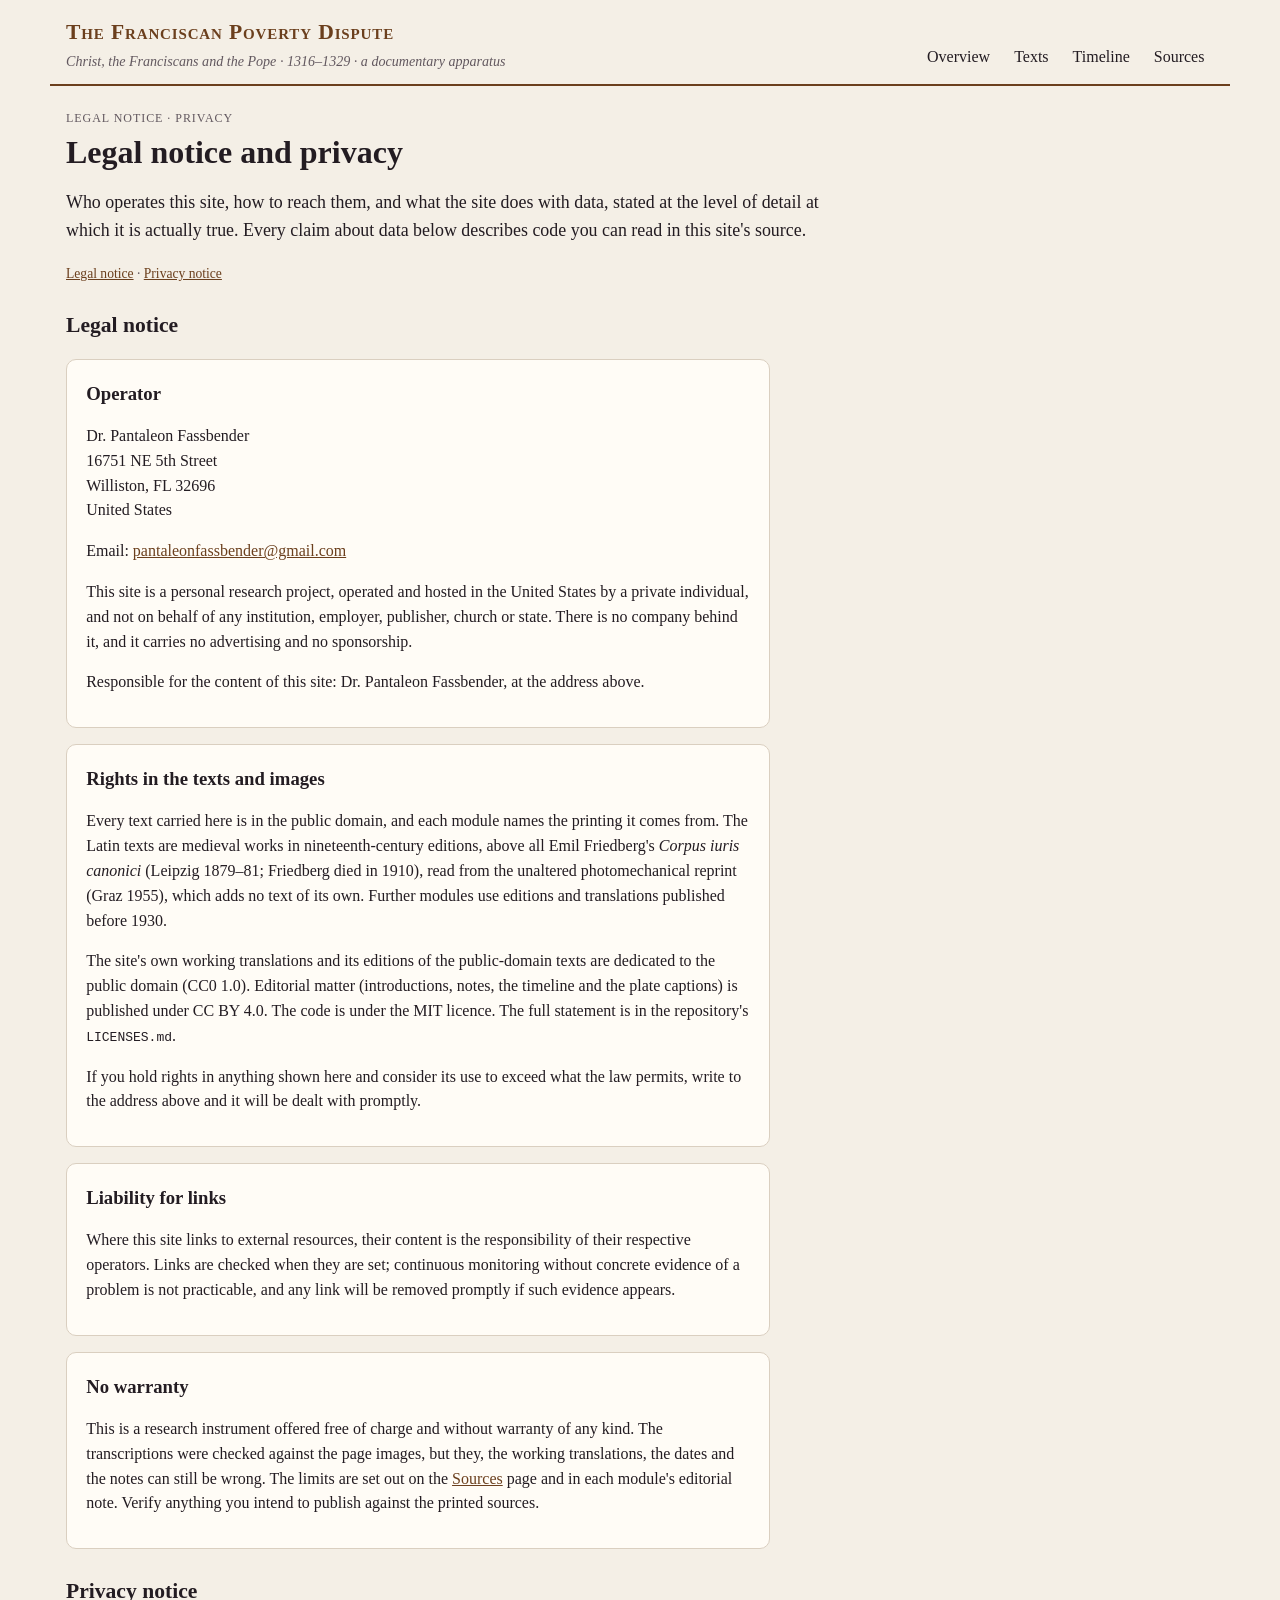
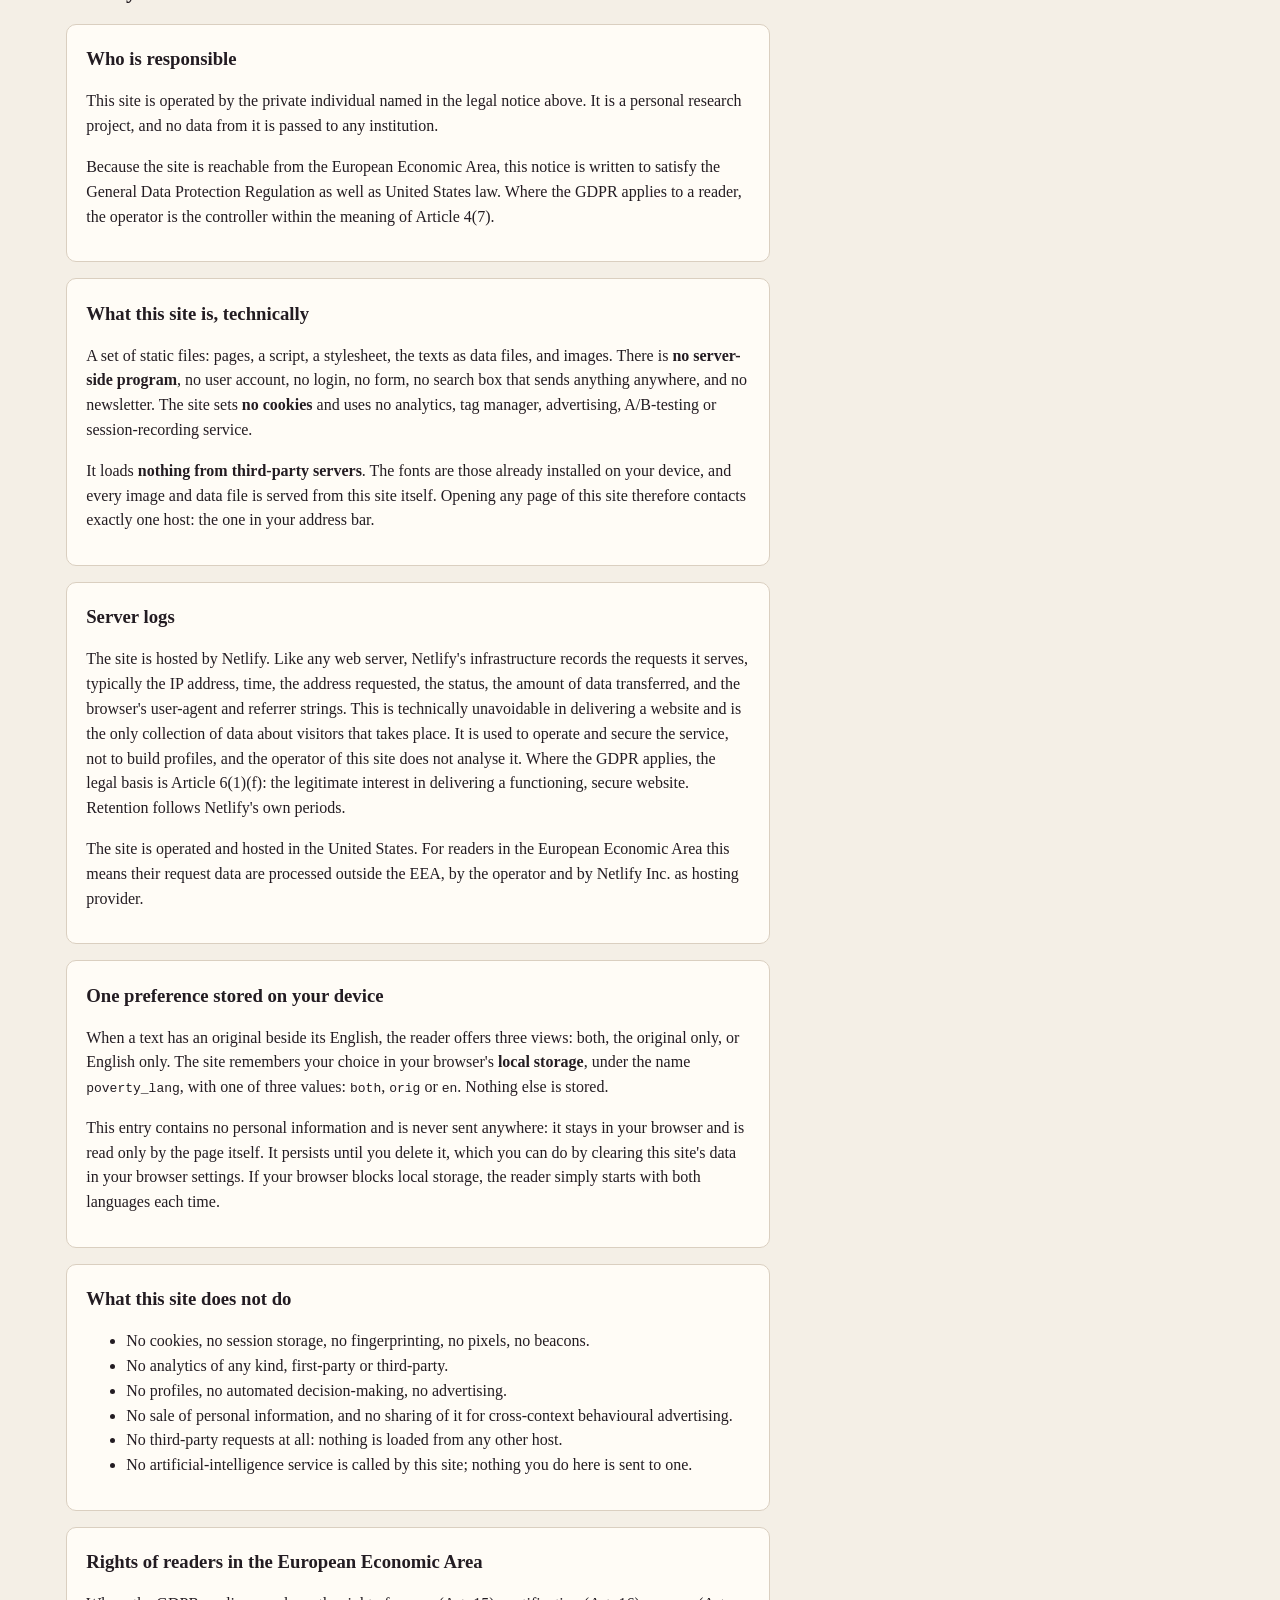
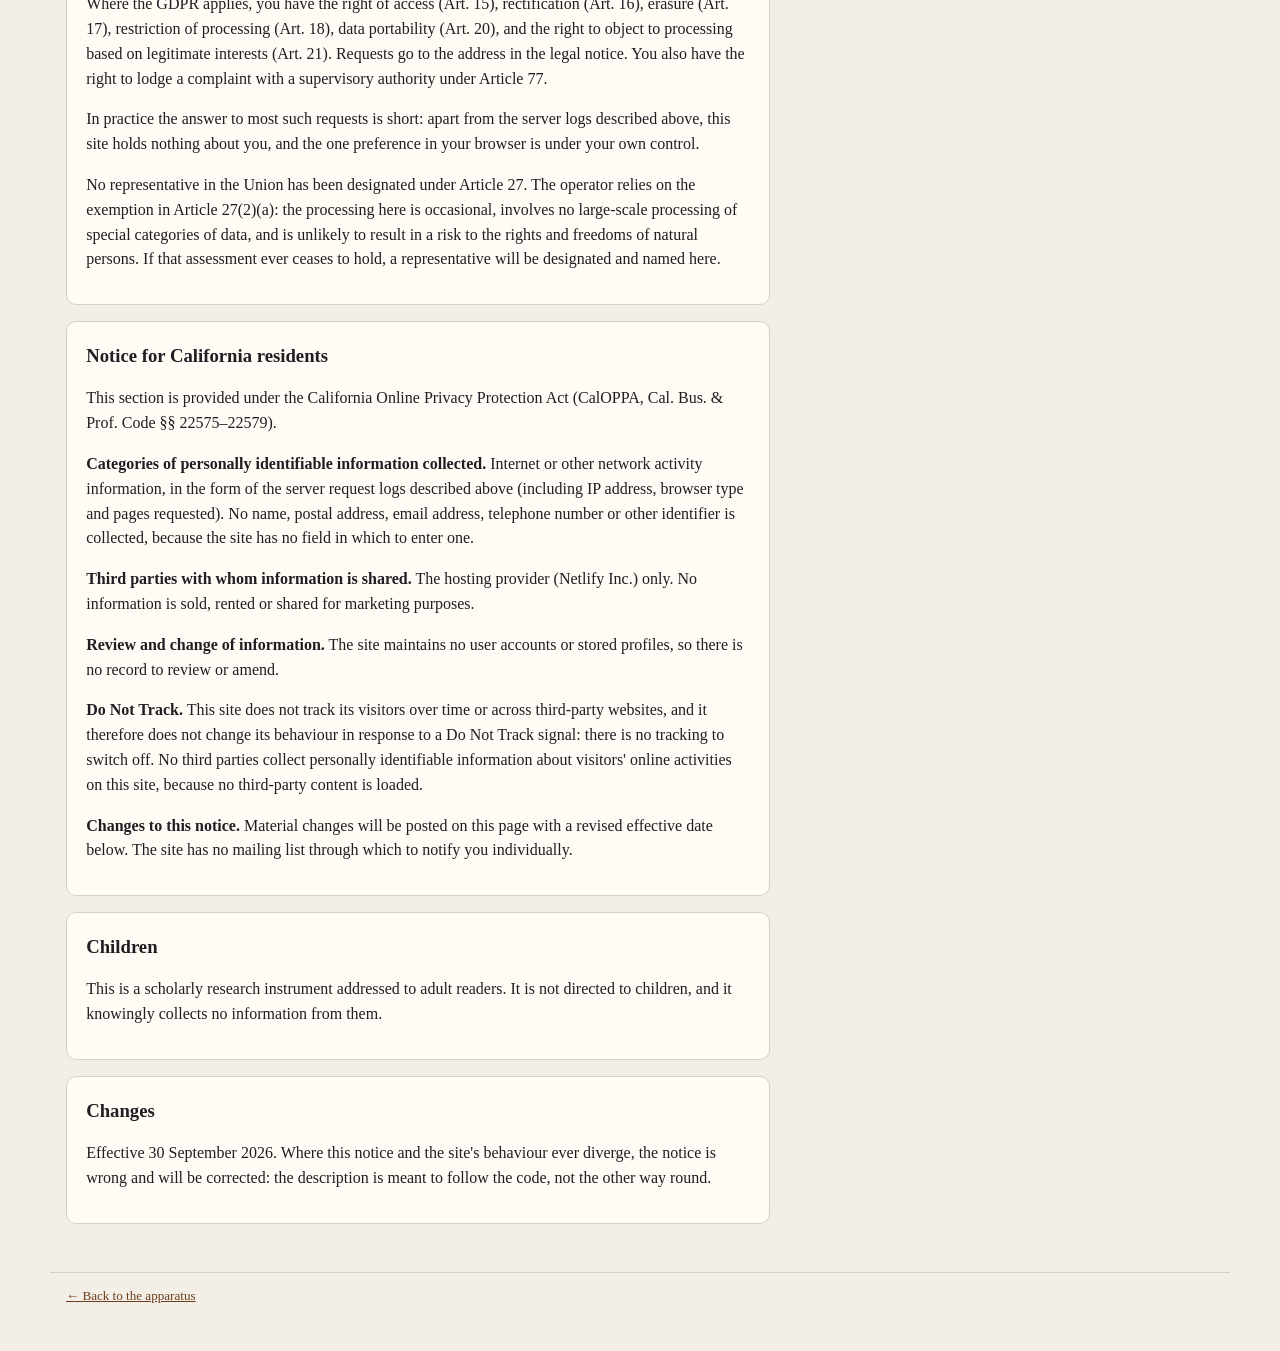
==== legal.html @ 9ccc766d "Stage 1 begins: the decretals of John XXII Site skeleton after the Manzikert apparatus (overview, te" ====
<!doctype html>
<html lang="en">
<head>
<meta charset="utf-8">
<meta name="viewport" content="width=device-width, initial-scale=1">
<title>Legal notice and privacy · The Franciscan Poverty Dispute</title>
<meta name="description" content="Who operates this site, how to reach them, and what the site does with data.">
<link rel="stylesheet" href="style.css">
</head>
<body>
<header class="top">
  <a class="brand" href="index.html#/">
    <strong>The Franciscan Poverty Dispute</strong>
    <em>Christ, the Franciscans and the Pope · 1316–1329 · a documentary apparatus</em>
  </a>
  <nav>
    <a href="index.html#/">Overview</a>
    <a href="index.html#/texts">Texts</a>
    <a href="index.html#/timeline">Timeline</a>
    <a href="index.html#/sources">Sources</a>
  </nav>
</header>
<main>
  <span class="tag">Legal notice · Privacy</span>
  <h1>Legal notice and privacy</h1>
  <p class="lede">Who operates this site, how to reach them, and what the site does with data, stated at the level of detail at which it is actually true. Every claim about data below describes code you can read in this site's source.</p>
  <p class="fine"><a href="#notice">Legal notice</a> · <a href="#privacy">Privacy notice</a></p>

  <h2 id="notice">Legal notice</h2>

  <div class="panel readable"><h3>Operator</h3>
    <p>Dr. Pantaleon Fassbender<br>16751 NE 5th Street<br>Williston, FL 32696<br>United States</p>
    <p>Email: <a href="mailto:pantaleonfassbender@gmail.com">pantaleonfassbender@gmail.com</a></p>
    <p>This site is a personal research project, operated and hosted in the United States by a private individual, and not on behalf of any institution, employer, publisher, church or state. There is no company behind it, and it carries no advertising and no sponsorship.</p>
    <p>Responsible for the content of this site: Dr. Pantaleon Fassbender, at the address above.</p>
  </div>

  <div class="panel readable"><h3>Rights in the texts and images</h3>
    <p>Every text carried here is in the public domain, and each module names the printing it comes from. The Latin texts are medieval works in nineteenth-century editions, above all Emil Friedberg's <i>Corpus iuris canonici</i> (Leipzig 1879–81; Friedberg died in 1910), read from the unaltered photomechanical reprint (Graz 1955), which adds no text of its own. Further modules use editions and translations published before 1930.</p>
    <p>The site's own working translations and its editions of the public-domain texts are dedicated to the public domain (CC0 1.0). Editorial matter (introductions, notes, the timeline and the plate captions) is published under CC BY 4.0. The code is under the MIT licence. The full statement is in the repository's <code>LICENSES.md</code>.</p>
    <p>If you hold rights in anything shown here and consider its use to exceed what the law permits, write to the address above and it will be dealt with promptly.</p>
  </div>

  <div class="panel readable"><h3>Liability for links</h3>
    <p>Where this site links to external resources, their content is the responsibility of their respective operators. Links are checked when they are set; continuous monitoring without concrete evidence of a problem is not practicable, and any link will be removed promptly if such evidence appears.</p>
  </div>

  <div class="panel readable"><h3>No warranty</h3>
    <p>This is a research instrument offered free of charge and without warranty of any kind. The transcriptions were checked against the page images, but they, the working translations, the dates and the notes can still be wrong. The limits are set out on the <a href="index.html#/sources">Sources</a> page and in each module's editorial note. Verify anything you intend to publish against the printed sources.</p>
  </div>

  <h2 id="privacy">Privacy notice</h2>

  <div class="panel readable"><h3>Who is responsible</h3>
    <p>This site is operated by the private individual named in the legal notice above. It is a personal research project, and no data from it is passed to any institution.</p>
    <p>Because the site is reachable from the European Economic Area, this notice is written to satisfy the General Data Protection Regulation as well as United States law. Where the GDPR applies to a reader, the operator is the controller within the meaning of Article 4(7).</p>
  </div>

  <div class="panel readable"><h3>What this site is, technically</h3>
    <p>A set of static files: pages, a script, a stylesheet, the texts as data files, and images. There is <strong>no server-side program</strong>, no user account, no login, no form, no search box that sends anything anywhere, and no newsletter. The site sets <strong>no cookies</strong> and uses no analytics, tag manager, advertising, A/B-testing or session-recording service.</p>
    <p>It loads <strong>nothing from third-party servers</strong>. The fonts are those already installed on your device, and every image and data file is served from this site itself. Opening any page of this site therefore contacts exactly one host: the one in your address bar.</p>
  </div>

  <div class="panel readable"><h3>Server logs</h3>
    <p>The site is hosted by Netlify. Like any web server, Netlify's infrastructure records the requests it serves, typically the IP address, time, the address requested, the status, the amount of data transferred, and the browser's user-agent and referrer strings. This is technically unavoidable in delivering a website and is the only collection of data about visitors that takes place. It is used to operate and secure the service, not to build profiles, and the operator of this site does not analyse it. Where the GDPR applies, the legal basis is Article 6(1)(f): the legitimate interest in delivering a functioning, secure website. Retention follows Netlify's own periods.</p>
    <p>The site is operated and hosted in the United States. For readers in the European Economic Area this means their request data are processed outside the EEA, by the operator and by Netlify Inc. as hosting provider.</p>
  </div>

  <div class="panel readable"><h3>One preference stored on your device</h3>
    <p>When a text has an original beside its English, the reader offers three views: both, the original only, or English only. The site remembers your choice in your browser's <strong>local storage</strong>, under the name <code>poverty_lang</code>, with one of three values: <code>both</code>, <code>orig</code> or <code>en</code>. Nothing else is stored.</p>
    <p>This entry contains no personal information and is never sent anywhere: it stays in your browser and is read only by the page itself. It persists until you delete it, which you can do by clearing this site's data in your browser settings. If your browser blocks local storage, the reader simply starts with both languages each time.</p>
  </div>

  <div class="panel readable"><h3>What this site does not do</h3>
    <ul>
      <li>No cookies, no session storage, no fingerprinting, no pixels, no beacons.</li>
      <li>No analytics of any kind, first-party or third-party.</li>
      <li>No profiles, no automated decision-making, no advertising.</li>
      <li>No sale of personal information, and no sharing of it for cross-context behavioural advertising.</li>
      <li>No third-party requests at all: nothing is loaded from any other host.</li>
      <li>No artificial-intelligence service is called by this site; nothing you do here is sent to one.</li>
    </ul>
  </div>

  <div class="panel readable"><h3>Rights of readers in the European Economic Area</h3>
    <p>Where the GDPR applies, you have the right of access (Art. 15), rectification (Art. 16), erasure (Art. 17), restriction of processing (Art. 18), data portability (Art. 20), and the right to object to processing based on legitimate interests (Art. 21). Requests go to the address in the legal notice. You also have the right to lodge a complaint with a supervisory authority under Article 77.</p>
    <p>In practice the answer to most such requests is short: apart from the server logs described above, this site holds nothing about you, and the one preference in your browser is under your own control.</p>
    <p>No representative in the Union has been designated under Article 27. The operator relies on the exemption in Article 27(2)(a): the processing here is occasional, involves no large-scale processing of special categories of data, and is unlikely to result in a risk to the rights and freedoms of natural persons. If that assessment ever ceases to hold, a representative will be designated and named here.</p>
  </div>

  <div class="panel readable"><h3>Notice for California residents</h3>
    <p>This section is provided under the California Online Privacy Protection Act (CalOPPA, Cal. Bus. &amp; Prof. Code §§ 22575–22579).</p>
    <p><strong>Categories of personally identifiable information collected.</strong> Internet or other network activity information, in the form of the server request logs described above (including IP address, browser type and pages requested). No name, postal address, email address, telephone number or other identifier is collected, because the site has no field in which to enter one.</p>
    <p><strong>Third parties with whom information is shared.</strong> The hosting provider (Netlify Inc.) only. No information is sold, rented or shared for marketing purposes.</p>
    <p><strong>Review and change of information.</strong> The site maintains no user accounts or stored profiles, so there is no record to review or amend.</p>
    <p><strong>Do Not Track.</strong> This site does not track its visitors over time or across third-party websites, and it therefore does not change its behaviour in response to a Do Not Track signal: there is no tracking to switch off. No third parties collect personally identifiable information about visitors' online activities on this site, because no third-party content is loaded.</p>
    <p><strong>Changes to this notice.</strong> Material changes will be posted on this page with a revised effective date below. The site has no mailing list through which to notify you individually.</p>
  </div>

  <div class="panel readable"><h3>Children</h3>
    <p>This is a scholarly research instrument addressed to adult readers. It is not directed to children, and it knowingly collects no information from them.</p>
  </div>

  <div class="panel readable"><h3>Changes</h3>
    <p>Effective 30 September 2026. Where this notice and the site's behaviour ever diverge, the notice is wrong and will be corrected: the description is meant to follow the code, not the other way round.</p>
  </div>
</main>
<footer>
  <p><a href="index.html#/">← Back to the apparatus</a></p>
</footer>
</body>
</html>
---- style.css ----
:root{
  --paper:#f4efe6; --panel:#fffcf6; --ink:#231c22; --ink2:#62585f; --line:#dacfc0;
  --red:#6b3f1d; --gold:#8a6d2f; --sea:#2f5d62;
  --papacy:#8c1c2b; --order:#6b3f1d; --spirituals:#5a6b3a; --empire:#2f4f7a; --reception:#7a7064;
  --serif:"Iowan Old Style","Palatino Linotype",Palatino,"Book Antiqua",Georgia,serif;
}
*{box-sizing:border-box}
body{margin:0; background:var(--paper); color:var(--ink); font-family:var(--serif); line-height:1.55}
a{color:var(--red)}
.top{display:flex; justify-content:space-between; align-items:flex-end; flex-wrap:wrap; gap:.6rem 1.5rem;
  max-width:1180px; margin:0 auto; padding:1rem 16px .6rem; border-bottom:2px solid var(--red)}
.brand{text-decoration:none; color:inherit}
.brand strong{display:block; font-size:1.35rem; color:var(--red); font-variant:small-caps; letter-spacing:.04em}
.brand em{font-size:.88rem; color:var(--ink2)}
.top nav{display:flex; gap:.3rem; flex-wrap:wrap}
.top nav a{text-decoration:none; color:var(--ink); padding:.25rem .6rem; border-radius:5px}
.top nav a.on{background:var(--red); color:#fff}
main{max-width:1180px; margin:0 auto; padding:1.2rem 16px 2rem}
footer{max-width:1180px; margin:0 auto; padding:0 16px 2rem; font-size:.82rem; color:var(--ink2); border-top:1px solid var(--line)}
h1{font-size:2rem; margin:.2rem 0 .6rem; line-height:1.2}
h2{font-size:1.35rem; margin:1.6rem 0 .5rem}
h3{margin:.2rem 0 .3rem}
.lede{font-size:1.12rem; max-width:48rem}
.fine{font-size:.85rem; color:var(--ink2)}
.tag{font-size:.75rem; letter-spacing:.08em; text-transform:uppercase; color:var(--ink2)}
.panel{background:var(--panel); border:1px solid var(--line); border-radius:10px; padding:1rem 1.2rem; margin:1rem 0}
.readable{max-width:44rem}
.grid{display:grid; gap:1rem}
.g2{grid-template-columns:repeat(auto-fill,minmax(300px,1fr))}
.g4{grid-template-columns:repeat(auto-fill,minmax(210px,1fr))}
.card{background:var(--panel); border:1px solid var(--line); border-radius:10px; padding:.9rem 1rem; text-decoration:none; color:inherit; display:block}
a.card:hover{border-color:var(--red)}
.card.planned{opacity:.72; border-style:dashed}
.side{display:inline-block; font-size:.72rem; padding:0 .45rem; border-radius:99px; color:#fff; letter-spacing:.03em}
.side.papacy{background:var(--papacy)} .side.order{background:var(--order)} .side.spirituals{background:var(--spirituals)}
.side.empire{background:var(--empire)} .side.reception{background:var(--reception)}
.hero{display:grid; grid-template-columns:minmax(0,1.5fr) minmax(0,1fr); gap:1.5rem; align-items:start}
.hero.one{grid-template-columns:1fr}
.hero img{width:100%; border-radius:8px; border:1px solid var(--line)}
figure{margin:0}
figcaption{font-size:.85rem; color:var(--ink2); margin-top:.4rem}
.quote{border-left:3px solid var(--red); padding:.2rem 0 .2rem 1rem; margin:1rem 0; font-style:italic}
/* reader */
.toc{display:flex; flex-wrap:wrap; gap:.4rem; margin:.6rem 0 1rem}
.toc a{border:1px solid var(--line); border-radius:6px; padding:.2rem .6rem; text-decoration:none; color:var(--ink); background:var(--panel); font-size:.9rem}
.toc a.on{border-color:var(--red); background:var(--red); color:#fff}
.langbar{display:flex; gap:.3rem; margin:.4rem 0 1rem}
.langbar button{font:inherit; font-size:.85rem; background:var(--panel); border:1px solid var(--line); border-radius:6px; padding:.2rem .7rem; cursor:pointer}
.langbar button.on{background:var(--ink); color:var(--paper); border-color:var(--ink)}
.unit{display:grid; grid-template-columns:4.6rem minmax(0,1fr); gap:.3rem .8rem; padding:.55rem 0; border-bottom:1px dotted var(--line)}
.unit .num{font-size:.78rem; color:var(--ink2); text-align:right; padding-top:.2rem}
.unit .num a{color:inherit; text-decoration:none}
.unit .pg{display:block; font-size:.7rem; line-height:1.25; margin-top:.3rem; color:var(--ink2); opacity:.85}
.unit.hl{background:#efdfe6}
.unit .cols{display:grid; grid-template-columns:1fr 1fr; gap:1.2rem}
.unit .cols.one{grid-template-columns:1fr}
.unit .orig{color:var(--ink2)}
.unit .orig[lang=grc]{font-family:"Gentium Plus","Gentium Book Plus","Palatino Linotype","GFS Didot","Times New Roman",serif; color:var(--ink); font-size:1.02em; line-height:1.6}
.unit.label .text{font-variant:small-caps; letter-spacing:.03em; font-weight:600; color:var(--red)}
.unit h4{margin:0 0 .3rem; font-size:.95rem; color:var(--red)}
.unit .text,.unit .orig{white-space:pre-line}
.unit .orig[dir=rtl]{font-family:"Traditional Arabic","Sakkal Majalla","Noto Naskh Arabic","Geeza Pro",serif; font-size:1.3em; line-height:1.9; color:var(--ink)}
.unit .translit{margin-top:.5rem; font-size:.88em; font-style:italic; color:var(--ink2)}
.note{grid-column:2; font-size:.84rem; color:var(--ink2); border-left:2px solid var(--gold); padding-left:.6rem}
.hinweis{font-size:.9rem}
/* timeline */
.tl{position:relative; margin:1rem 0 0 .6rem; padding-left:1.4rem; border-left:2px solid var(--line)}
.st{position:relative; margin:0 0 1.2rem; display:grid; grid-template-columns:minmax(0,1fr) 140px; gap:1rem; align-items:start}
.st::before{content:""; position:absolute; left:-1.95rem; top:.35rem; width:12px; height:12px; border-radius:50%; background:var(--c,var(--ink)); border:2px solid var(--paper)}
.st .d{font-size:.82rem; color:var(--ink2)}
.st img{width:140px; border-radius:6px; border:1px solid var(--line)}
.st p{margin:.2rem 0}
.legend{display:flex; flex-wrap:wrap; gap:.4rem}
/* plates */
.plate img{width:100%; border-radius:6px; border:1px solid var(--line); background:#fff}
.lightbox{position:fixed; inset:0; background:rgba(20,16,12,.85); display:flex; align-items:center; justify-content:center; padding:16px; z-index:10}
.lightbox img{max-width:100%; max-height:86vh; border-radius:6px}
.lightbox .cap{color:#f5efe2; max-width:44rem; font-size:.9rem; margin-top:.6rem}
.lightbox figure{text-align:center}
/* compare */
.cmp{display:grid; gap:1rem; margin-top:1rem}
.cmp.n2{grid-template-columns:1fr 1fr}
.cmp.n3{grid-template-columns:repeat(3,minmax(0,1fr))}
.cmp.n4{grid-template-columns:1fr 1fr}
.voice{background:var(--panel); border:1px solid var(--line); border-radius:10px; padding:.8rem 1rem}
.vhead{border-bottom:1px solid var(--line); padding-bottom:.5rem; margin-bottom:.5rem}
.vunit{margin:.7rem 0}
.vunit .text{white-space:pre-line}
@media (max-width:760px){
  .cmp.n2,.cmp.n3,.cmp.n4{grid-template-columns:1fr}
  .hero{grid-template-columns:1fr}
  .unit .cols{grid-template-columns:1fr}
  .st{grid-template-columns:1fr}
  .st img{width:110px}
  h1{font-size:1.6rem}
}
@media (prefers-color-scheme: dark){
  :root:not([data-theme="light"]){--paper:#1c171b; --panel:#262026; --ink:#ece4ea; --ink2:#b3a8b0; --line:#43383f; --red:#d9a77c}
  :root:not([data-theme="light"]) .unit.hl{background:#3a2a35}
  :root:not([data-theme="light"]) .top nav a.on, :root:not([data-theme="light"]) .toc a.on{color:#1c171b}
}
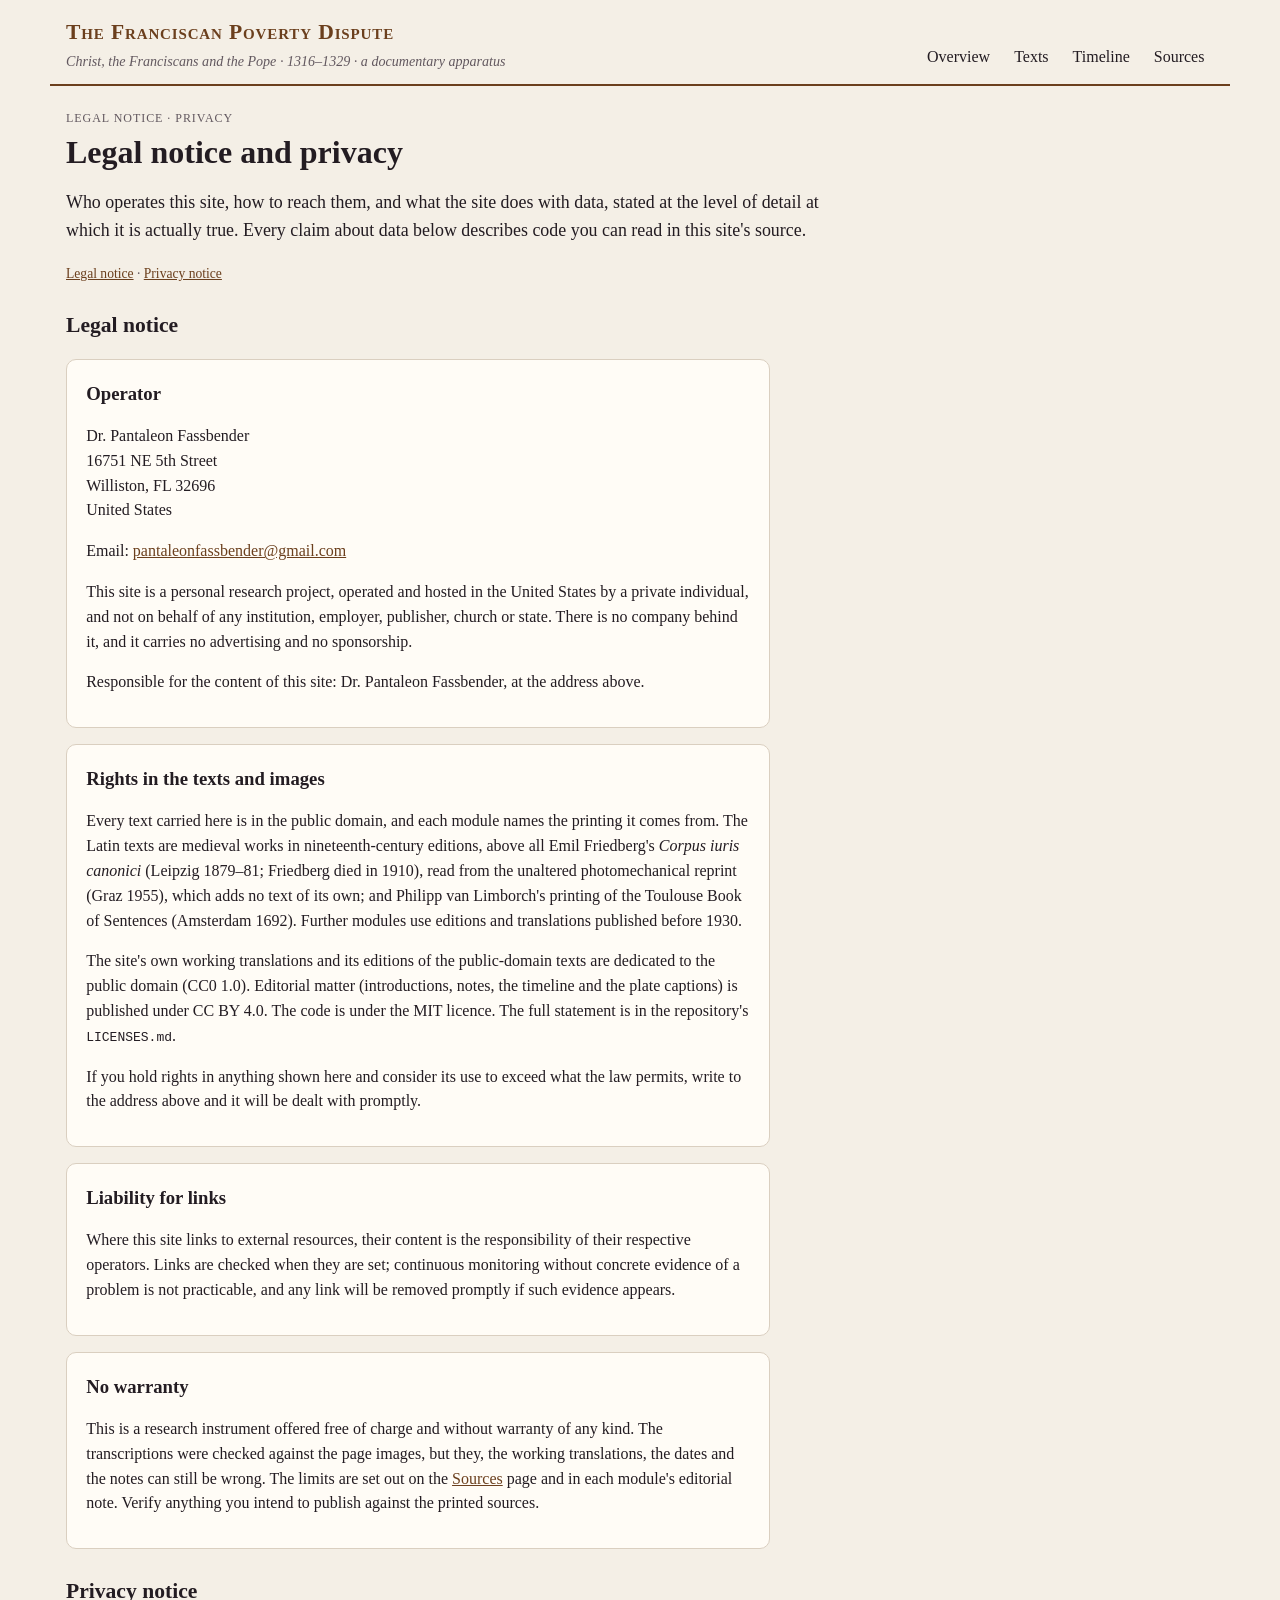
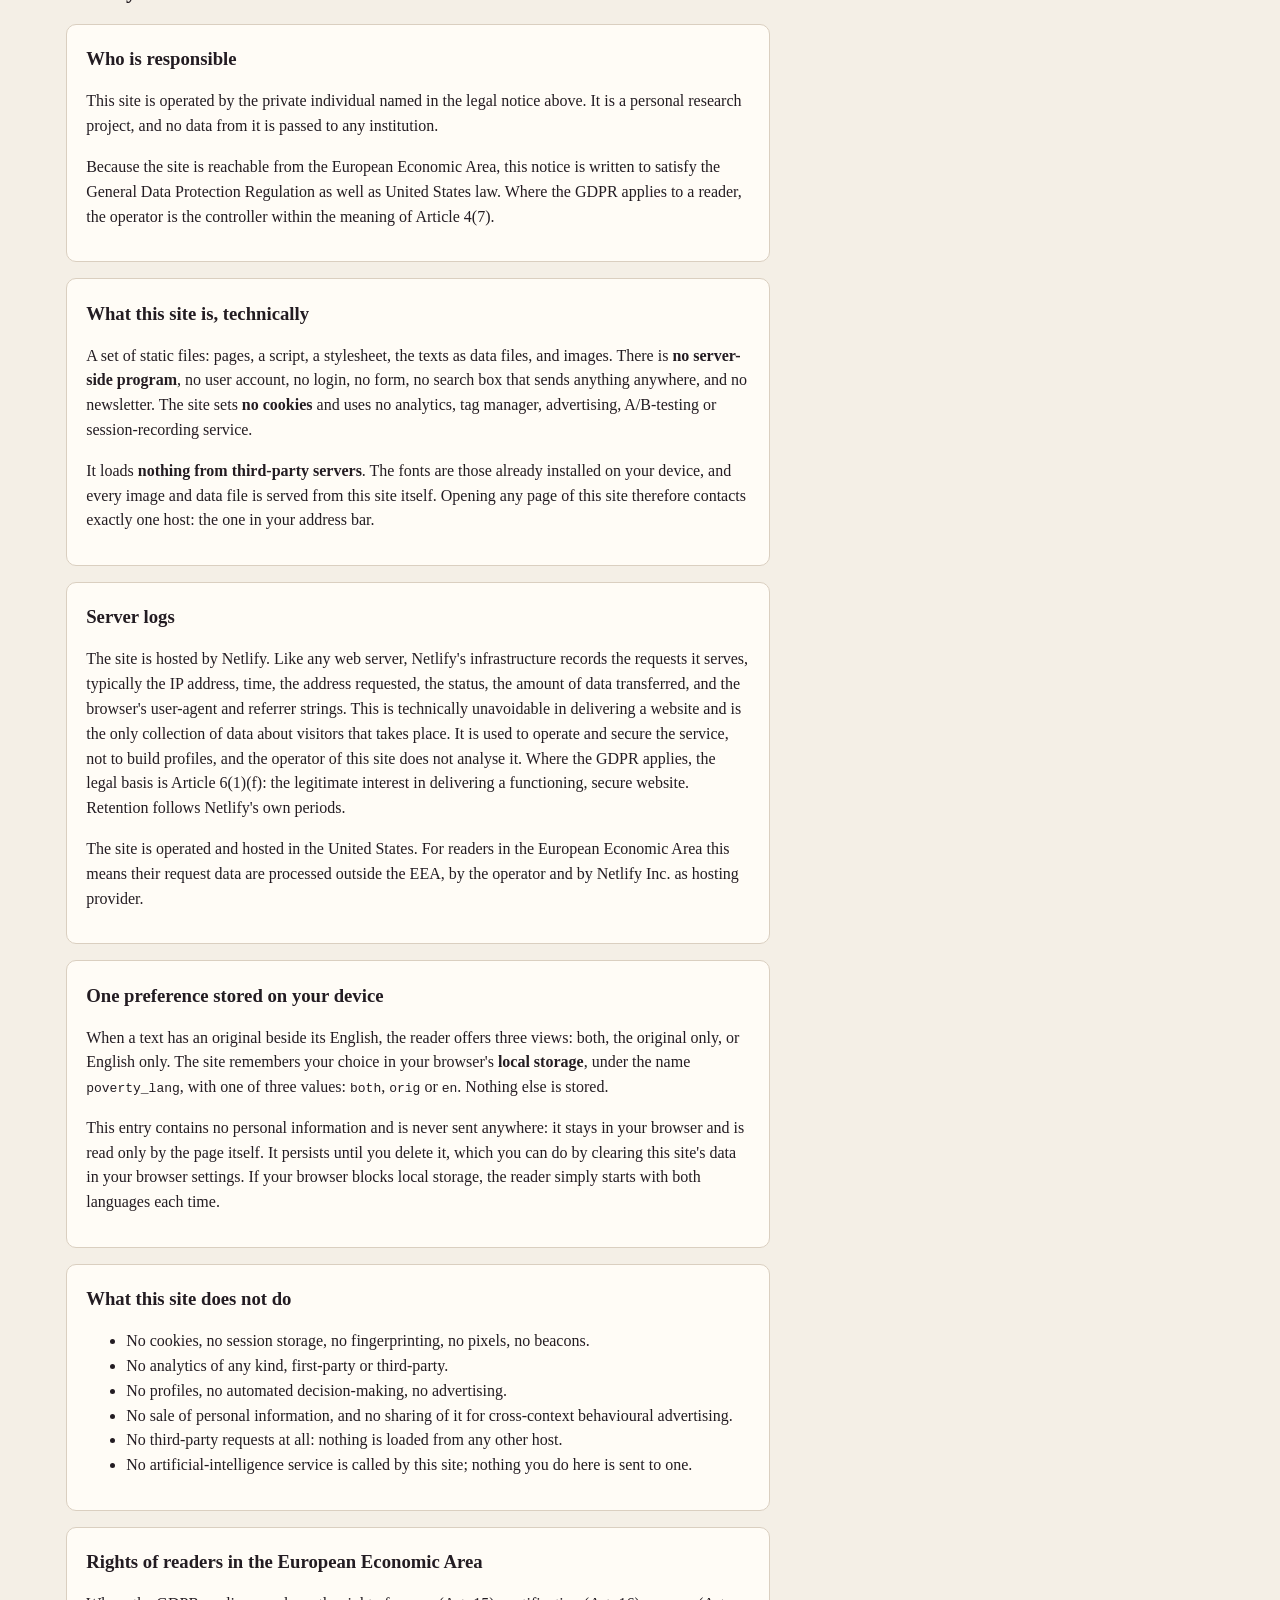
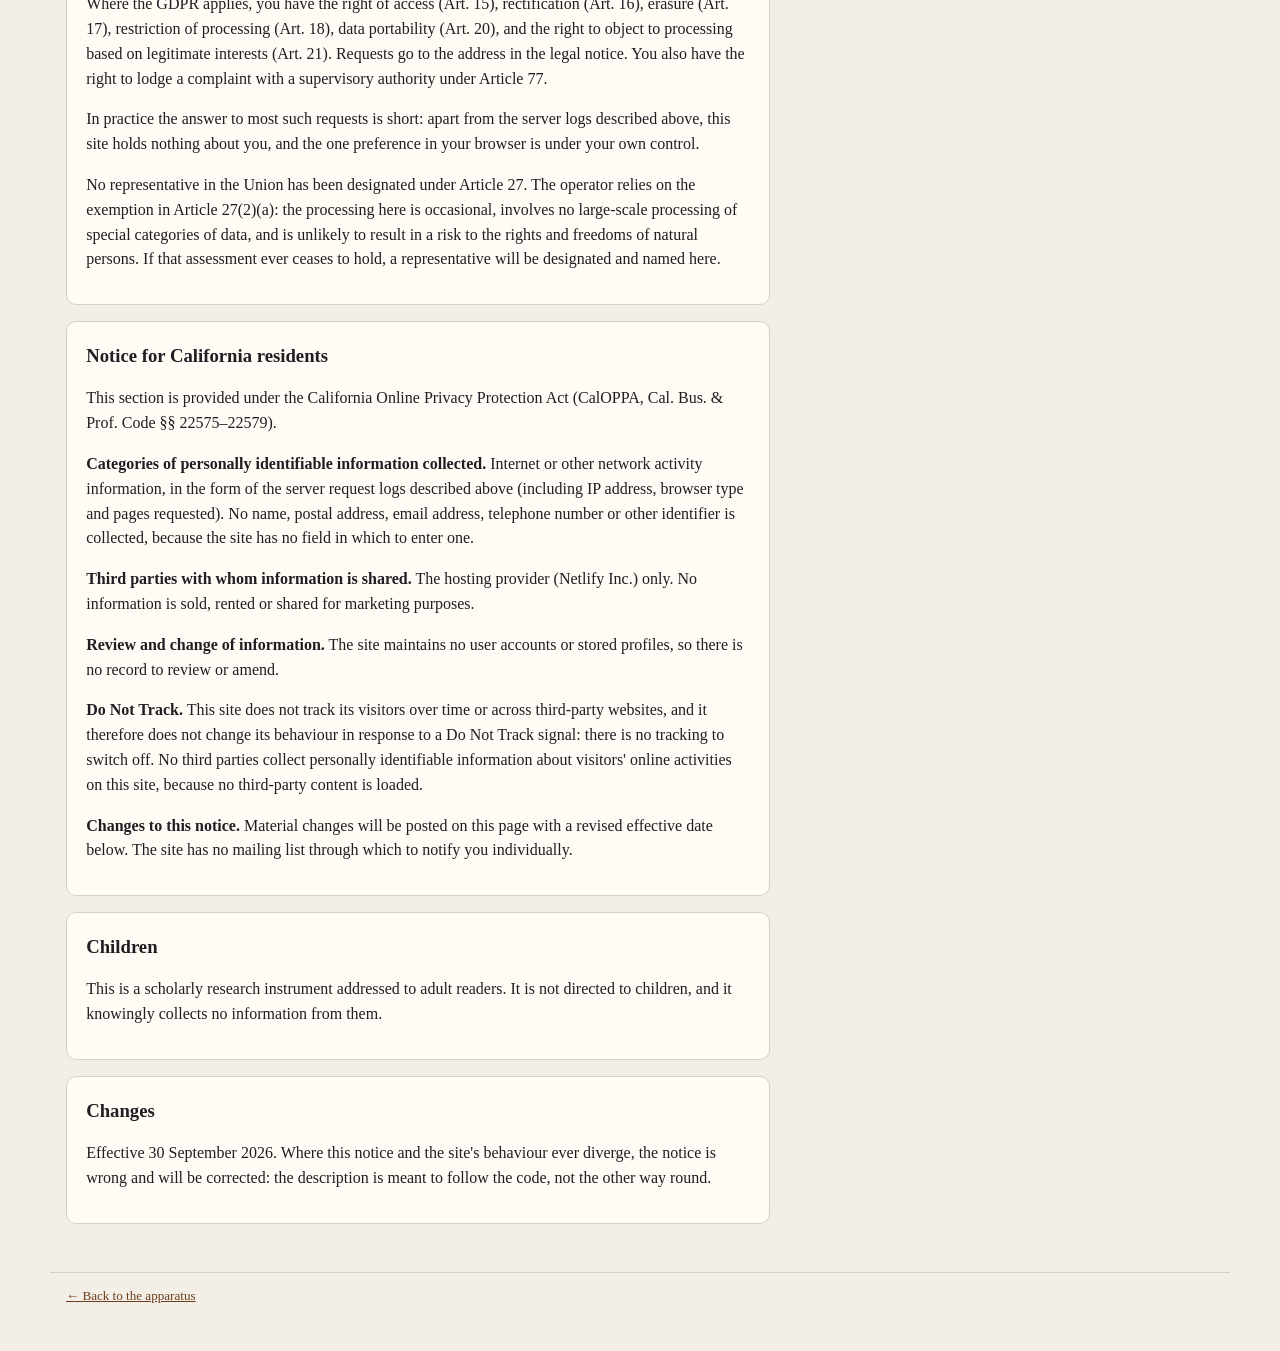
==== commit baa41210: "Module 3: the Book of Sentences, Toulouse, 12 September 1322 Bernard Gui's last Beguin sentences fro" ====
--- a/legal.html
+++ b/legal.html
@@ -36,7 +36,7 @@
   </div>
 
   <div class="panel readable"><h3>Rights in the texts and images</h3>
-    <p>Every text carried here is in the public domain, and each module names the printing it comes from. The Latin texts are medieval works in nineteenth-century editions, above all Emil Friedberg's <i>Corpus iuris canonici</i> (Leipzig 1879–81; Friedberg died in 1910), read from the unaltered photomechanical reprint (Graz 1955), which adds no text of its own. Further modules use editions and translations published before 1930.</p>
+    <p>Every text carried here is in the public domain, and each module names the printing it comes from. The Latin texts are medieval works in nineteenth-century editions, above all Emil Friedberg's <i>Corpus iuris canonici</i> (Leipzig 1879–81; Friedberg died in 1910), read from the unaltered photomechanical reprint (Graz 1955), which adds no text of its own; and Philipp van Limborch's printing of the Toulouse Book of Sentences (Amsterdam 1692). Further modules use editions and translations published before 1930.</p>
     <p>The site's own working translations and its editions of the public-domain texts are dedicated to the public domain (CC0 1.0). Editorial matter (introductions, notes, the timeline and the plate captions) is published under CC BY 4.0. The code is under the MIT licence. The full statement is in the repository's <code>LICENSES.md</code>.</p>
     <p>If you hold rights in anything shown here and consider its use to exceed what the law permits, write to the address above and it will be dealt with promptly.</p>
   </div>
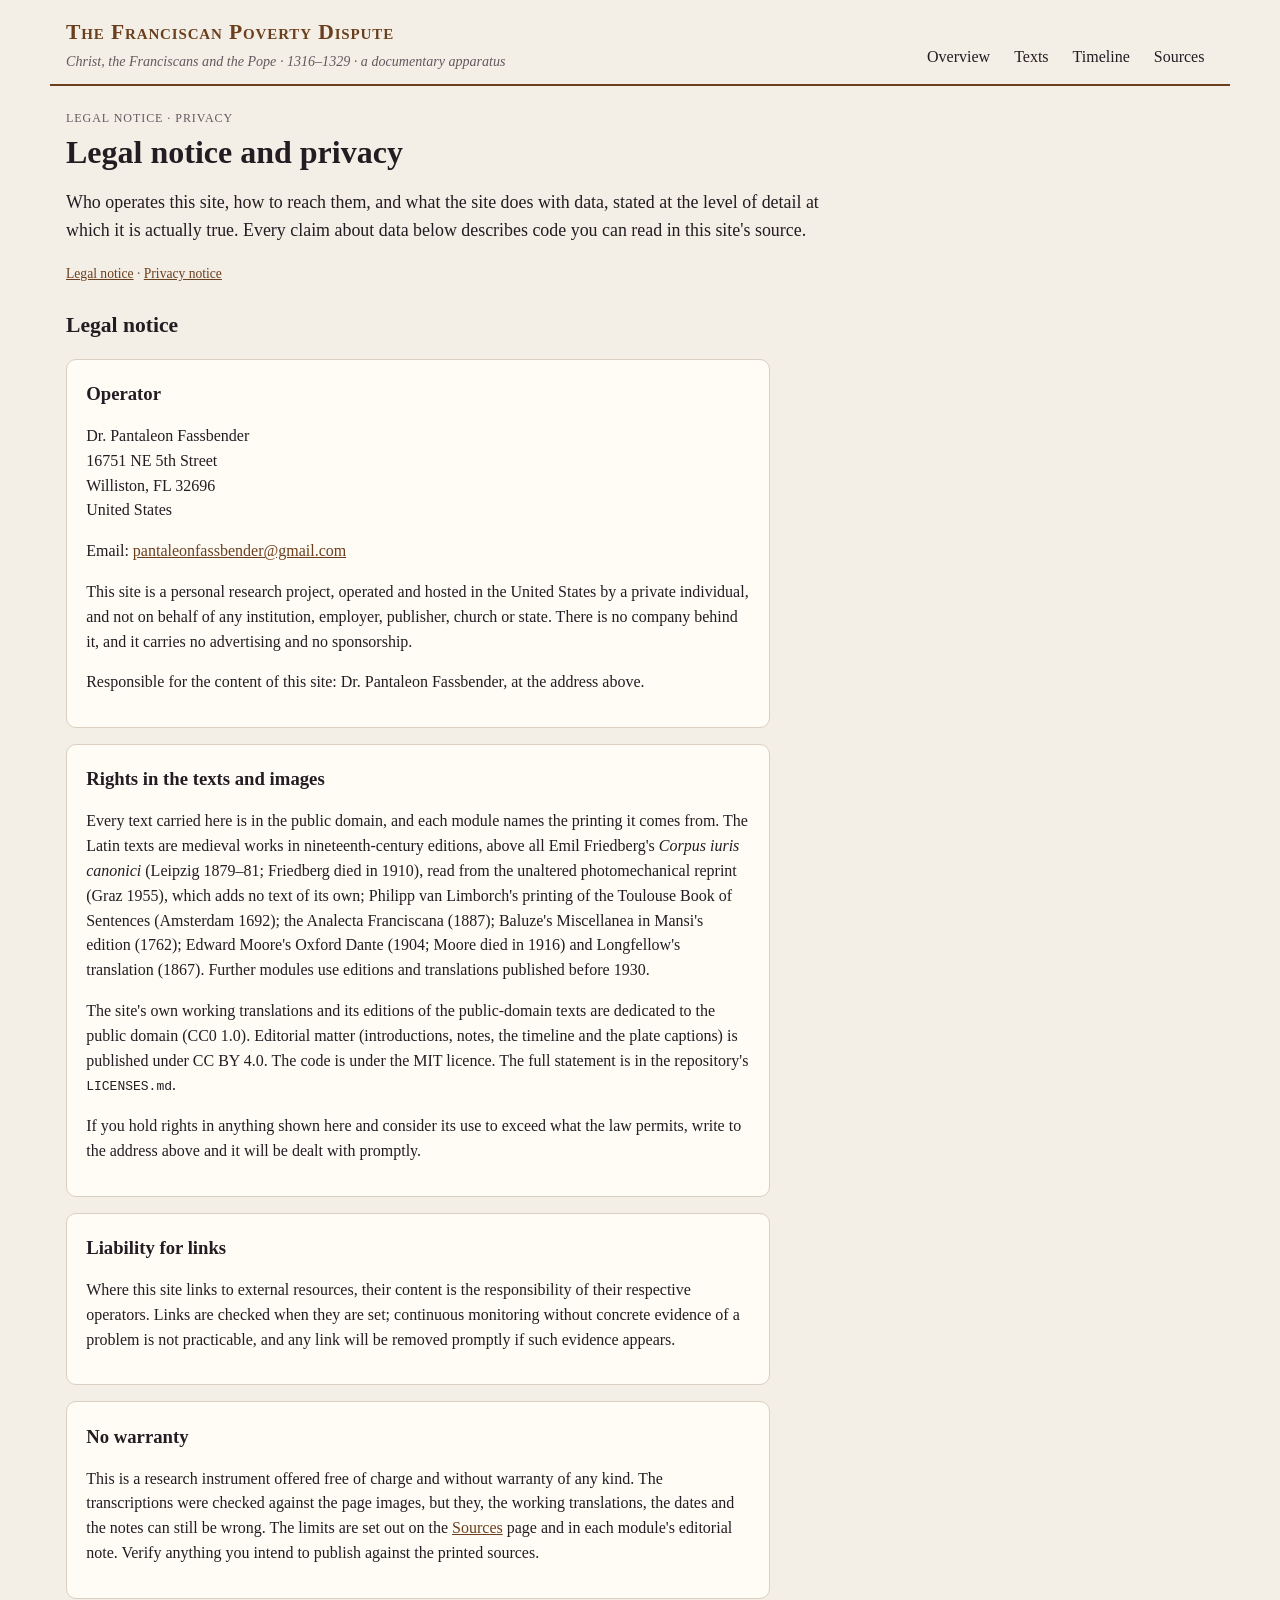
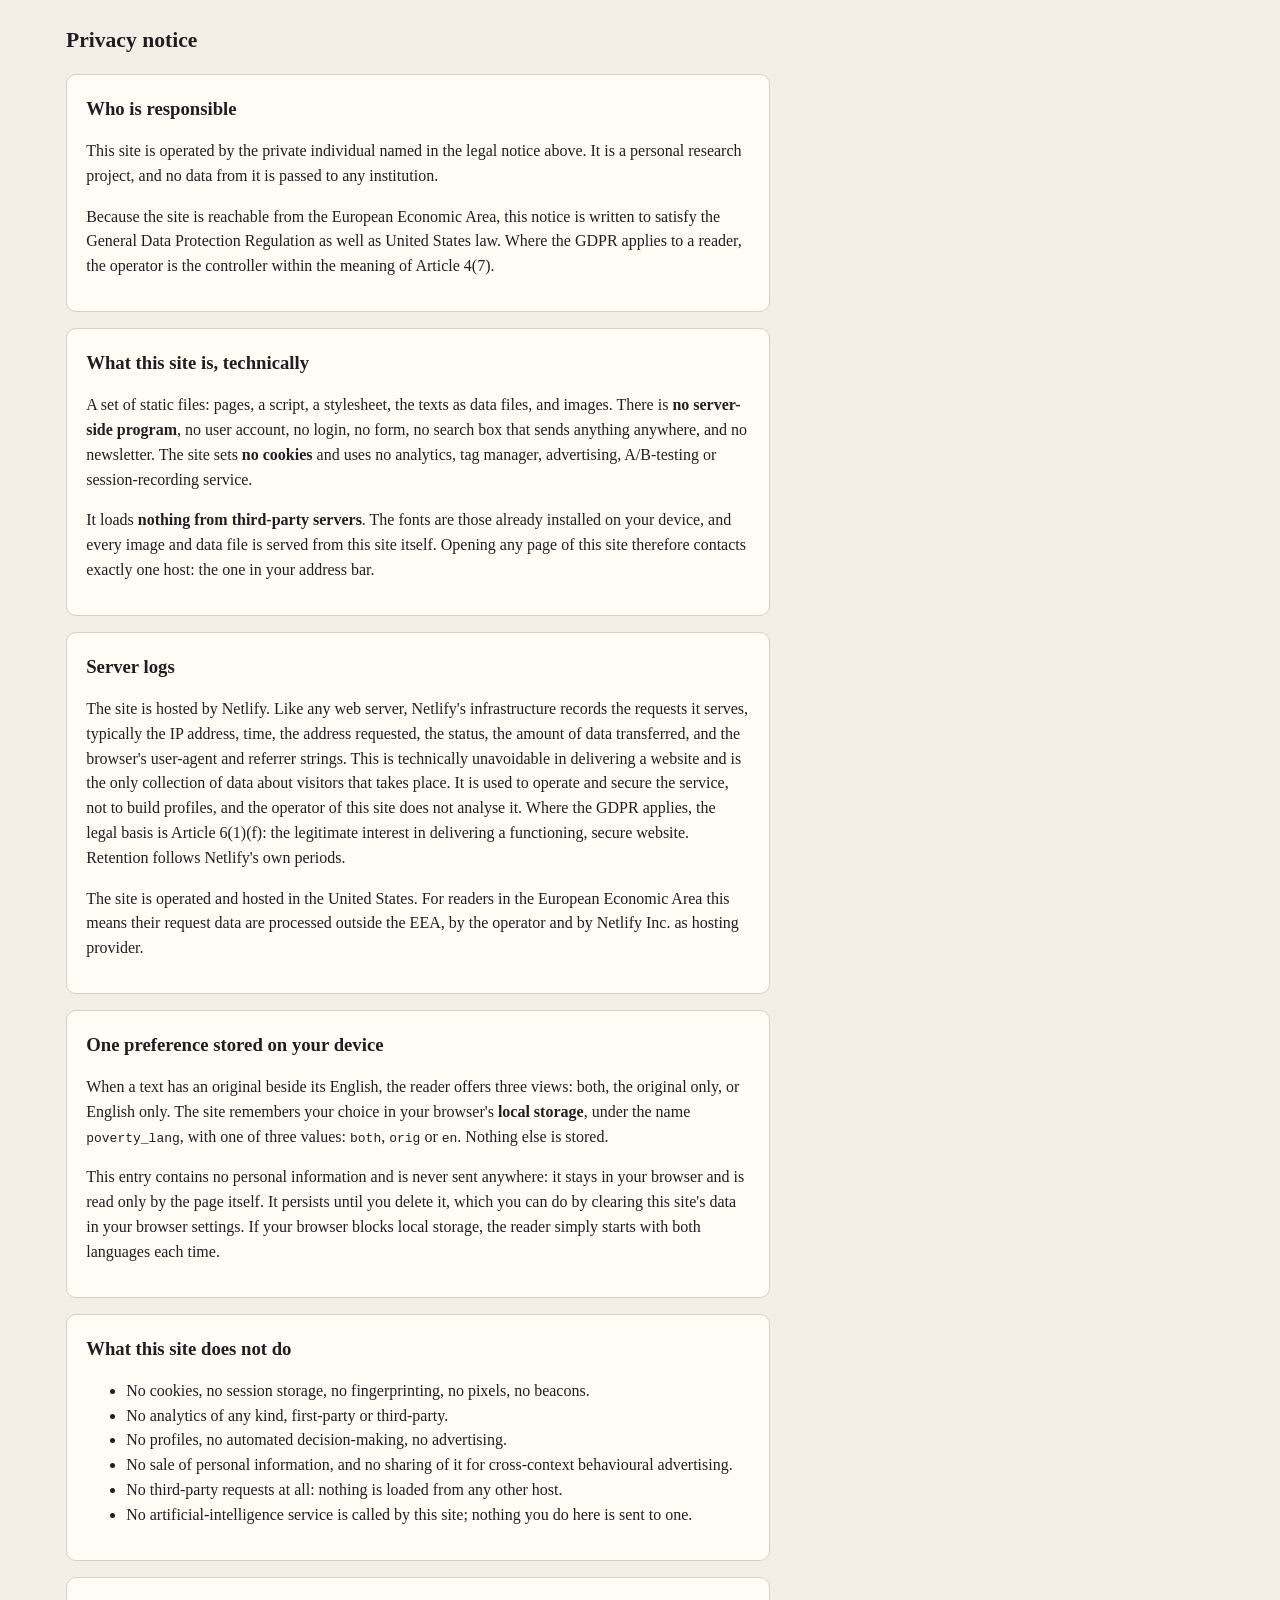
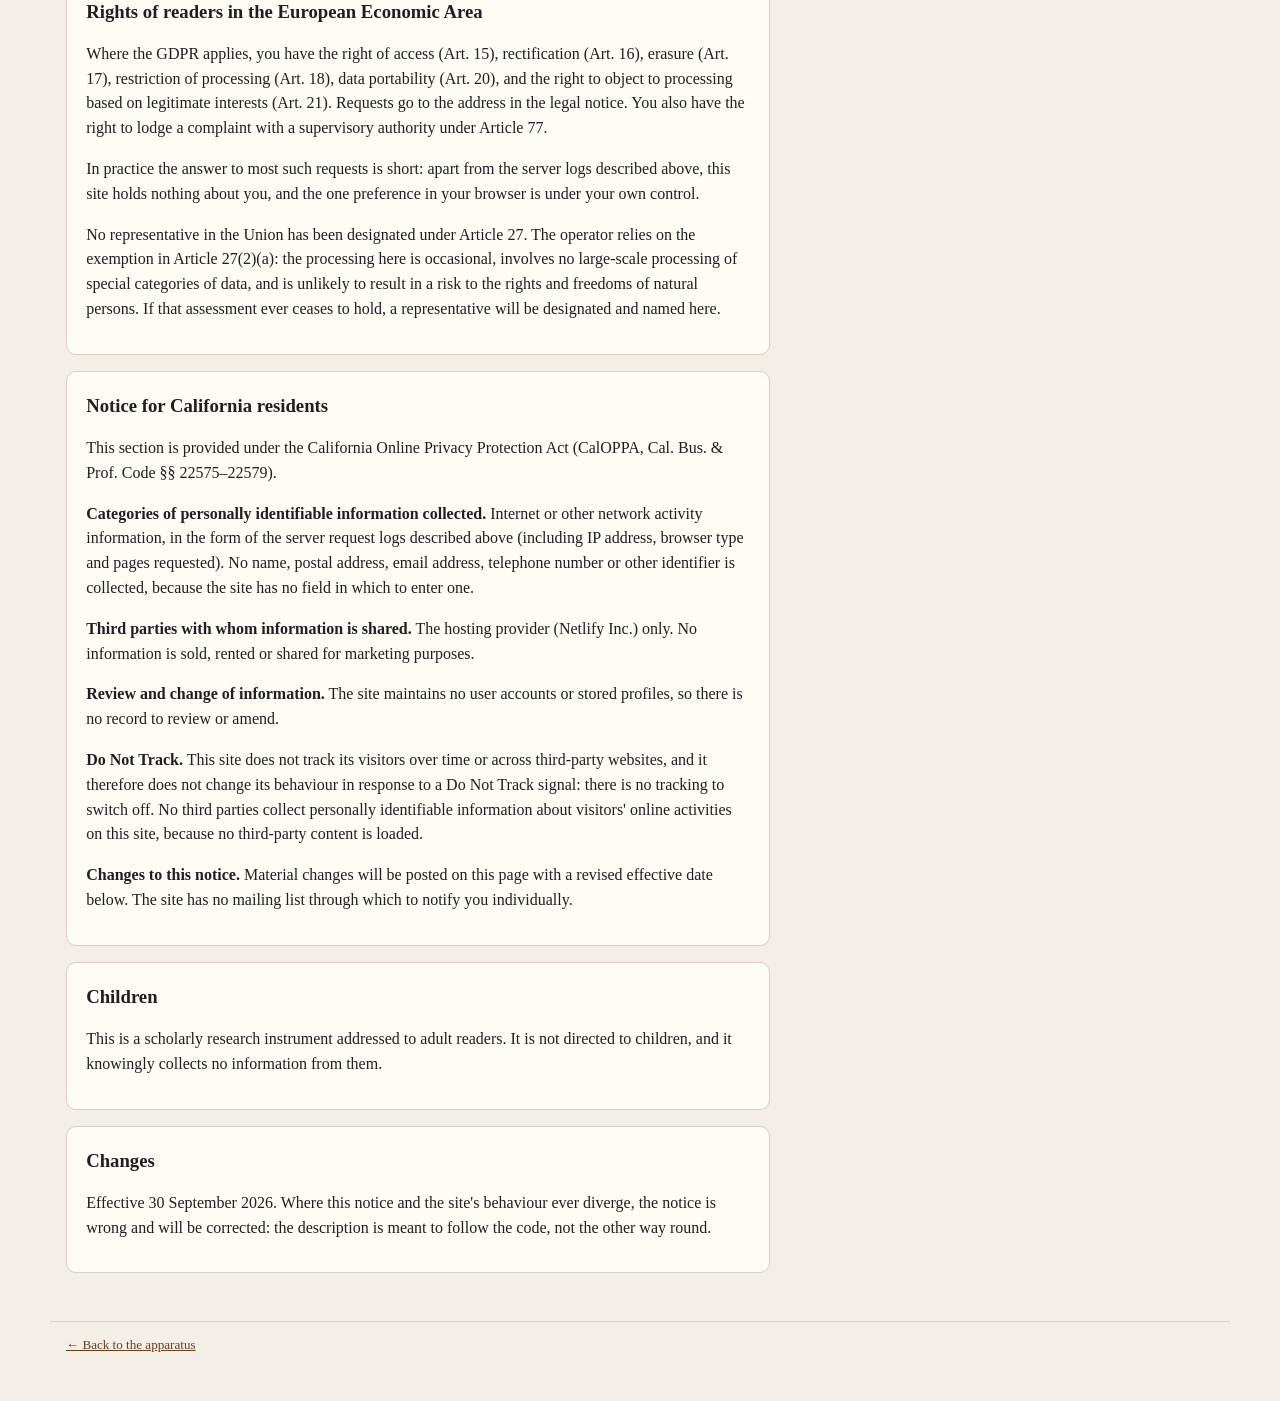
==== commit 01e07381: "Modules 5-6: Michael of Cesena's appeal (Avignon 1328) and Paradiso XI Appeal of 13 April 1328 from " ====
--- a/legal.html
+++ b/legal.html
@@ -36,7 +36,7 @@
   </div>
 
   <div class="panel readable"><h3>Rights in the texts and images</h3>
-    <p>Every text carried here is in the public domain, and each module names the printing it comes from. The Latin texts are medieval works in nineteenth-century editions, above all Emil Friedberg's <i>Corpus iuris canonici</i> (Leipzig 1879–81; Friedberg died in 1910), read from the unaltered photomechanical reprint (Graz 1955), which adds no text of its own; and Philipp van Limborch's printing of the Toulouse Book of Sentences (Amsterdam 1692). Further modules use editions and translations published before 1930.</p>
+    <p>Every text carried here is in the public domain, and each module names the printing it comes from. The Latin texts are medieval works in nineteenth-century editions, above all Emil Friedberg's <i>Corpus iuris canonici</i> (Leipzig 1879–81; Friedberg died in 1910), read from the unaltered photomechanical reprint (Graz 1955), which adds no text of its own; Philipp van Limborch's printing of the Toulouse Book of Sentences (Amsterdam 1692); the Analecta Franciscana (1887); Baluze's Miscellanea in Mansi's edition (1762); Edward Moore's Oxford Dante (1904; Moore died in 1916) and Longfellow's translation (1867). Further modules use editions and translations published before 1930.</p>
     <p>The site's own working translations and its editions of the public-domain texts are dedicated to the public domain (CC0 1.0). Editorial matter (introductions, notes, the timeline and the plate captions) is published under CC BY 4.0. The code is under the MIT licence. The full statement is in the repository's <code>LICENSES.md</code>.</p>
     <p>If you hold rights in anything shown here and consider its use to exceed what the law permits, write to the address above and it will be dealt with promptly.</p>
   </div>
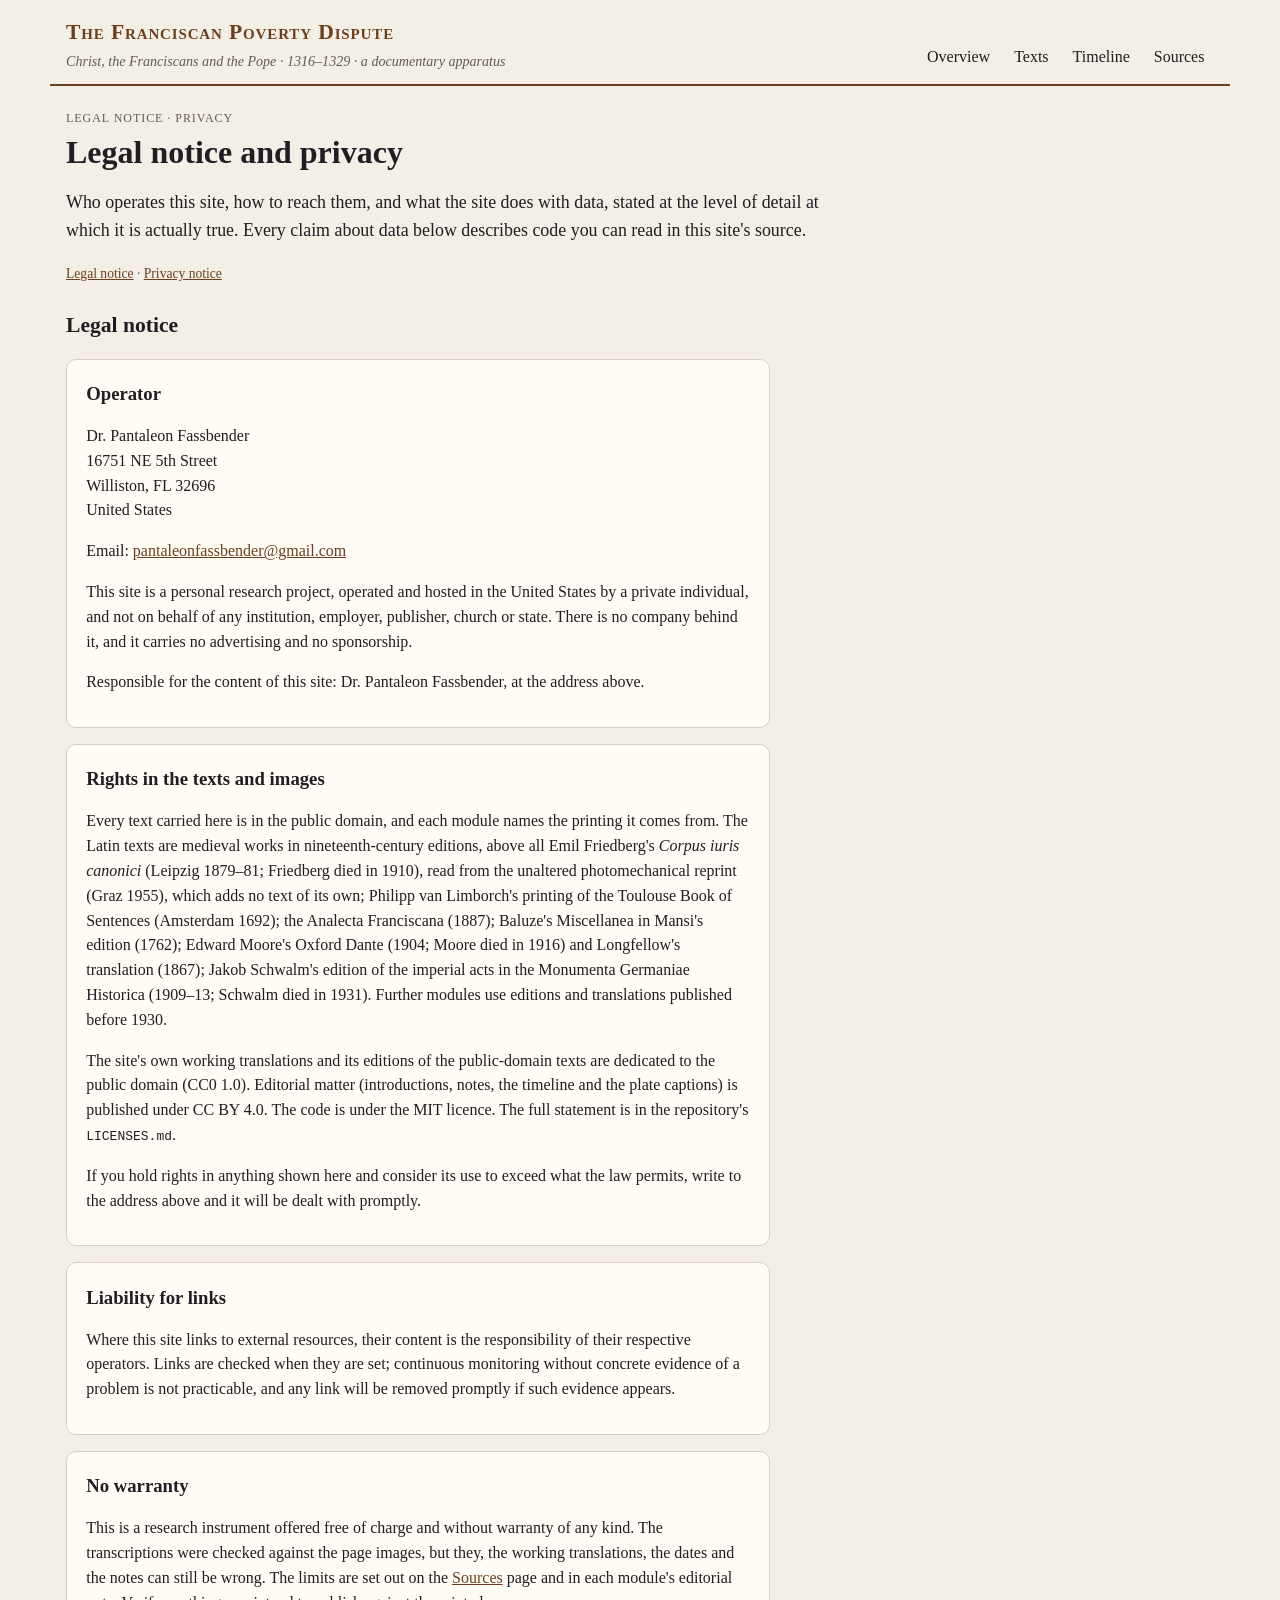
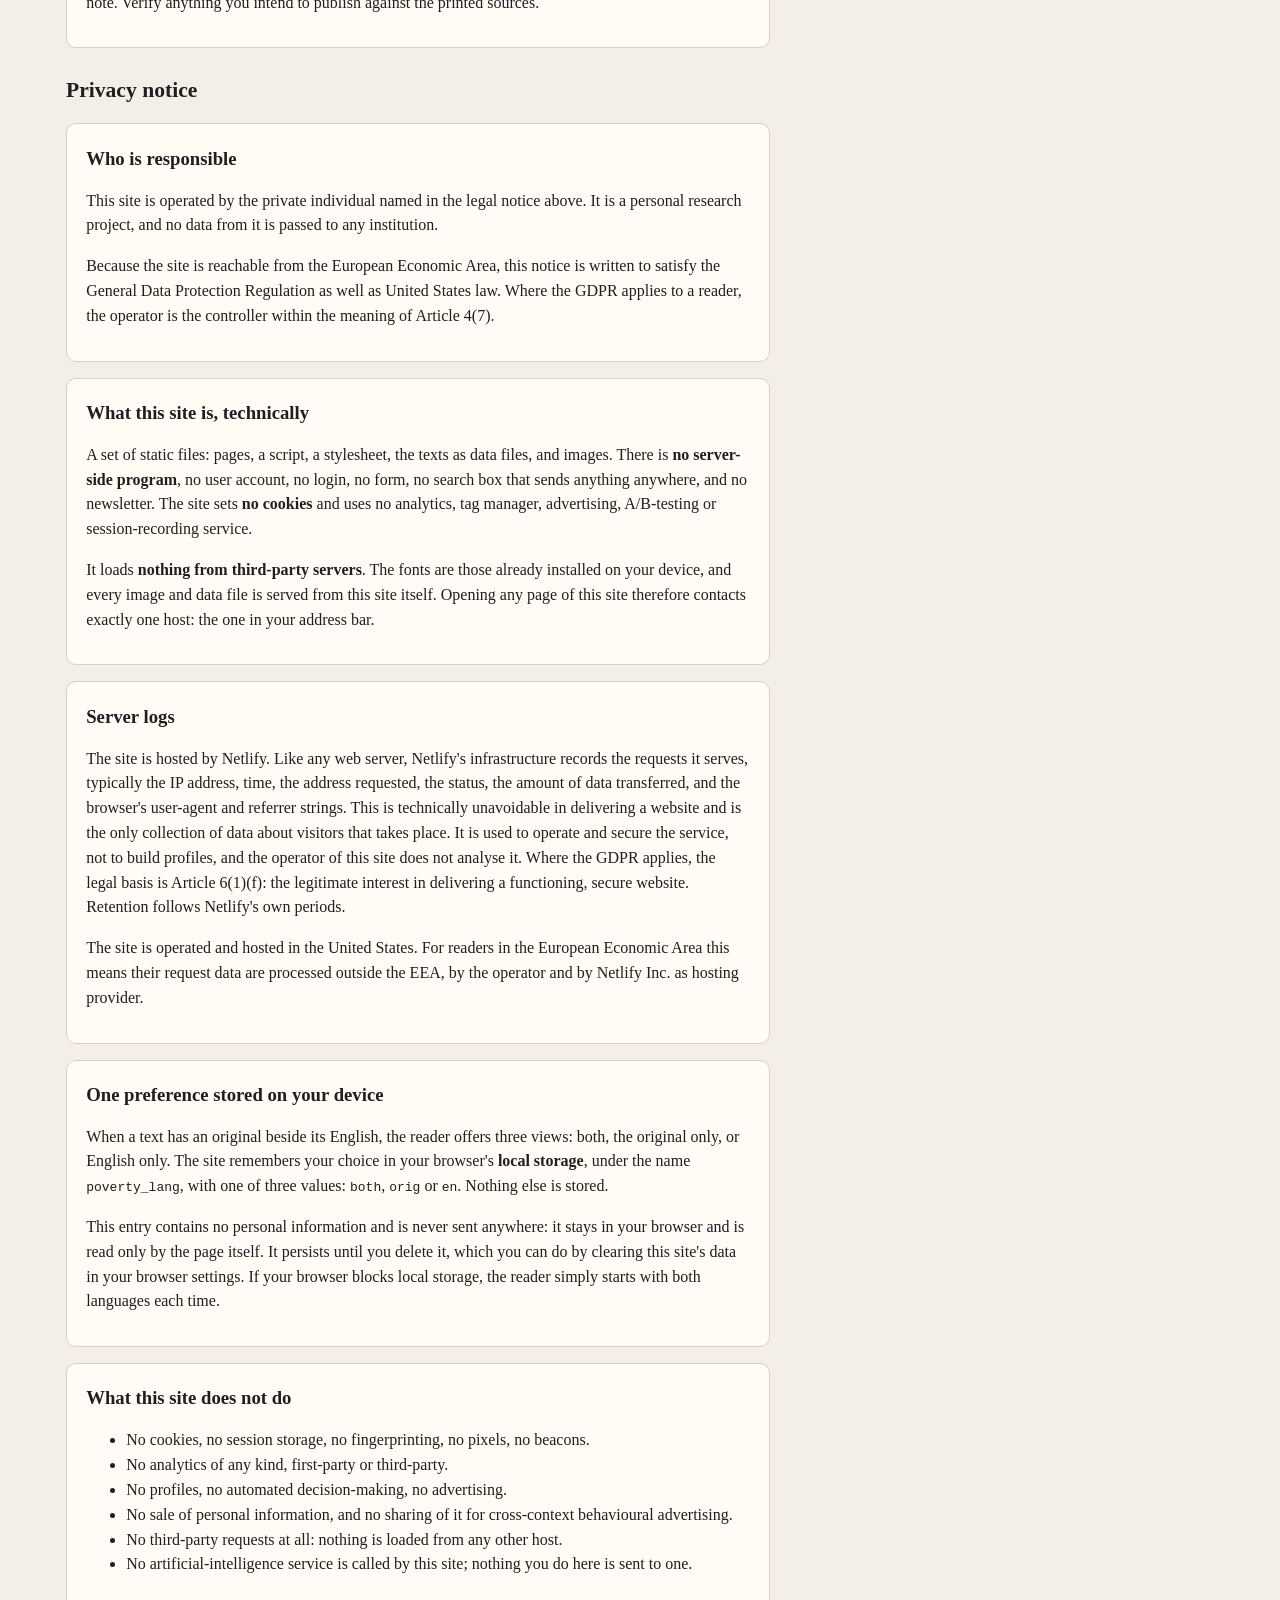
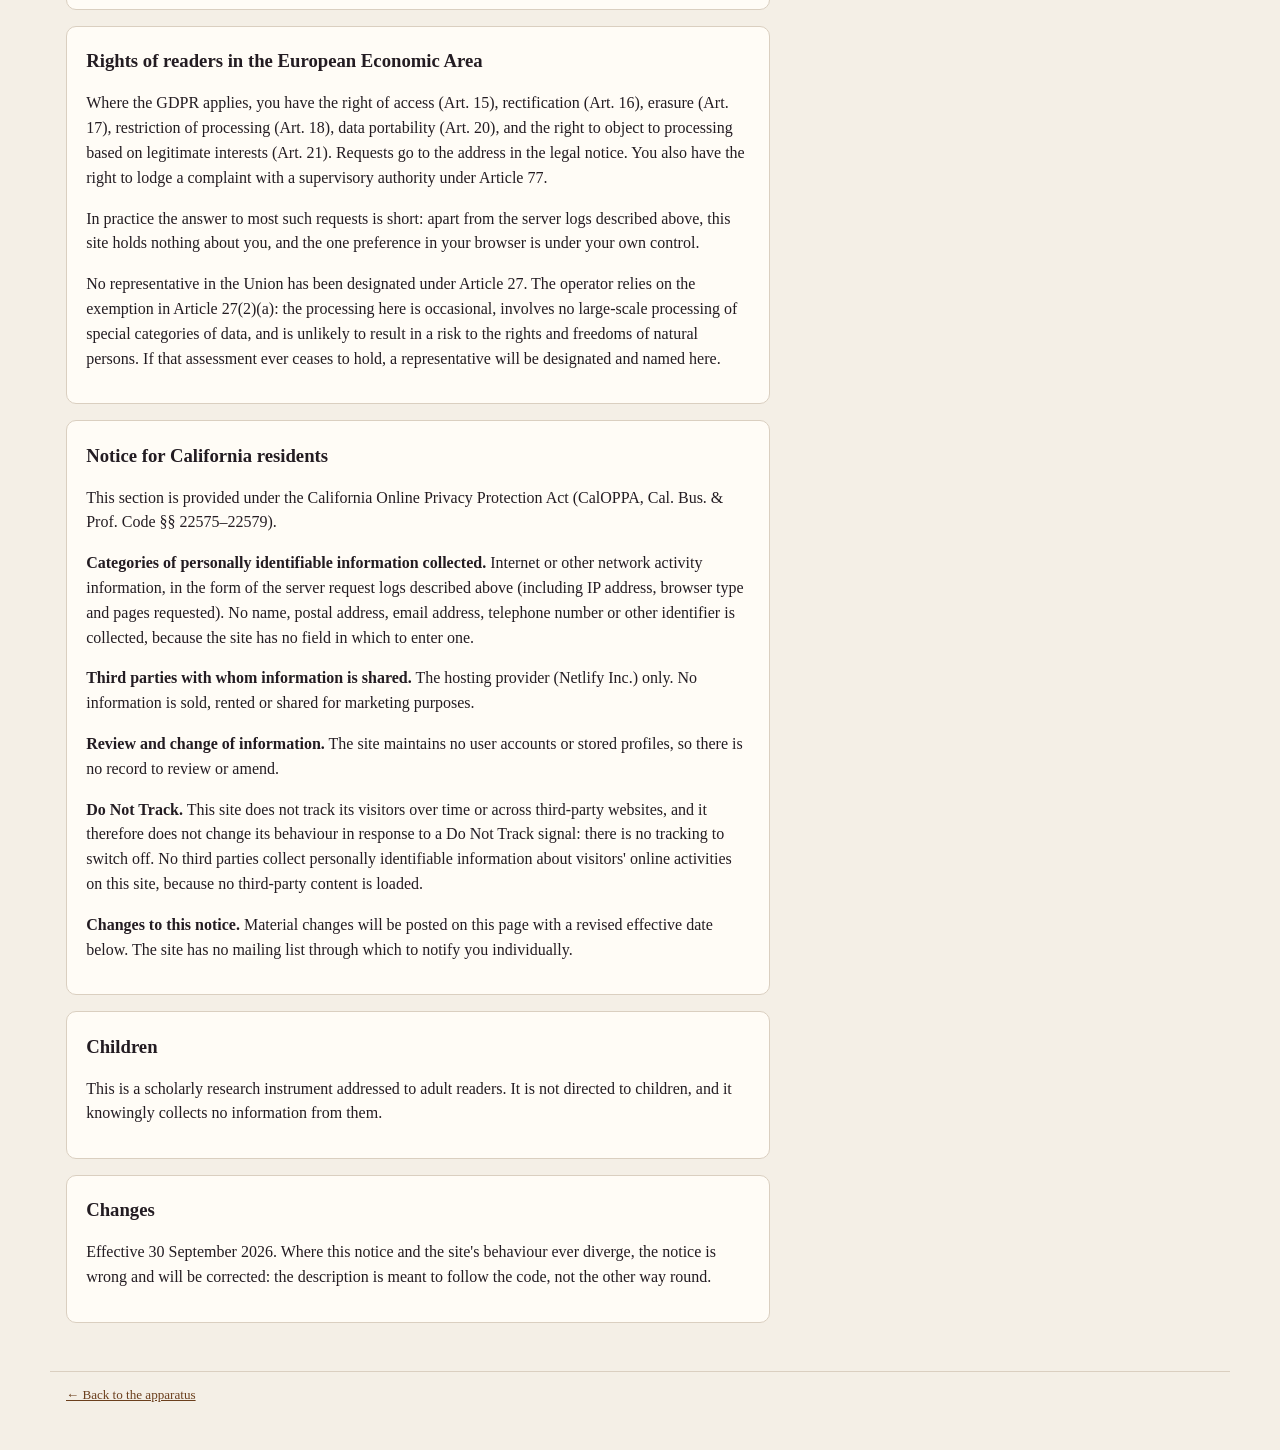
==== commit 815f9931: "Module 7: the appeal of Sachsenhausen (22 May 1324), MGH Const. V nr. 909 King's charges, the Franci" ====
--- a/legal.html
+++ b/legal.html
@@ -36,7 +36,7 @@
   </div>
 
   <div class="panel readable"><h3>Rights in the texts and images</h3>
-    <p>Every text carried here is in the public domain, and each module names the printing it comes from. The Latin texts are medieval works in nineteenth-century editions, above all Emil Friedberg's <i>Corpus iuris canonici</i> (Leipzig 1879–81; Friedberg died in 1910), read from the unaltered photomechanical reprint (Graz 1955), which adds no text of its own; Philipp van Limborch's printing of the Toulouse Book of Sentences (Amsterdam 1692); the Analecta Franciscana (1887); Baluze's Miscellanea in Mansi's edition (1762); Edward Moore's Oxford Dante (1904; Moore died in 1916) and Longfellow's translation (1867). Further modules use editions and translations published before 1930.</p>
+    <p>Every text carried here is in the public domain, and each module names the printing it comes from. The Latin texts are medieval works in nineteenth-century editions, above all Emil Friedberg's <i>Corpus iuris canonici</i> (Leipzig 1879–81; Friedberg died in 1910), read from the unaltered photomechanical reprint (Graz 1955), which adds no text of its own; Philipp van Limborch's printing of the Toulouse Book of Sentences (Amsterdam 1692); the Analecta Franciscana (1887); Baluze's Miscellanea in Mansi's edition (1762); Edward Moore's Oxford Dante (1904; Moore died in 1916) and Longfellow's translation (1867); Jakob Schwalm's edition of the imperial acts in the Monumenta Germaniae Historica (1909–13; Schwalm died in 1931). Further modules use editions and translations published before 1930.</p>
     <p>The site's own working translations and its editions of the public-domain texts are dedicated to the public domain (CC0 1.0). Editorial matter (introductions, notes, the timeline and the plate captions) is published under CC BY 4.0. The code is under the MIT licence. The full statement is in the repository's <code>LICENSES.md</code>.</p>
     <p>If you hold rights in anything shown here and consider its use to exceed what the law permits, write to the address above and it will be dealt with promptly.</p>
   </div>
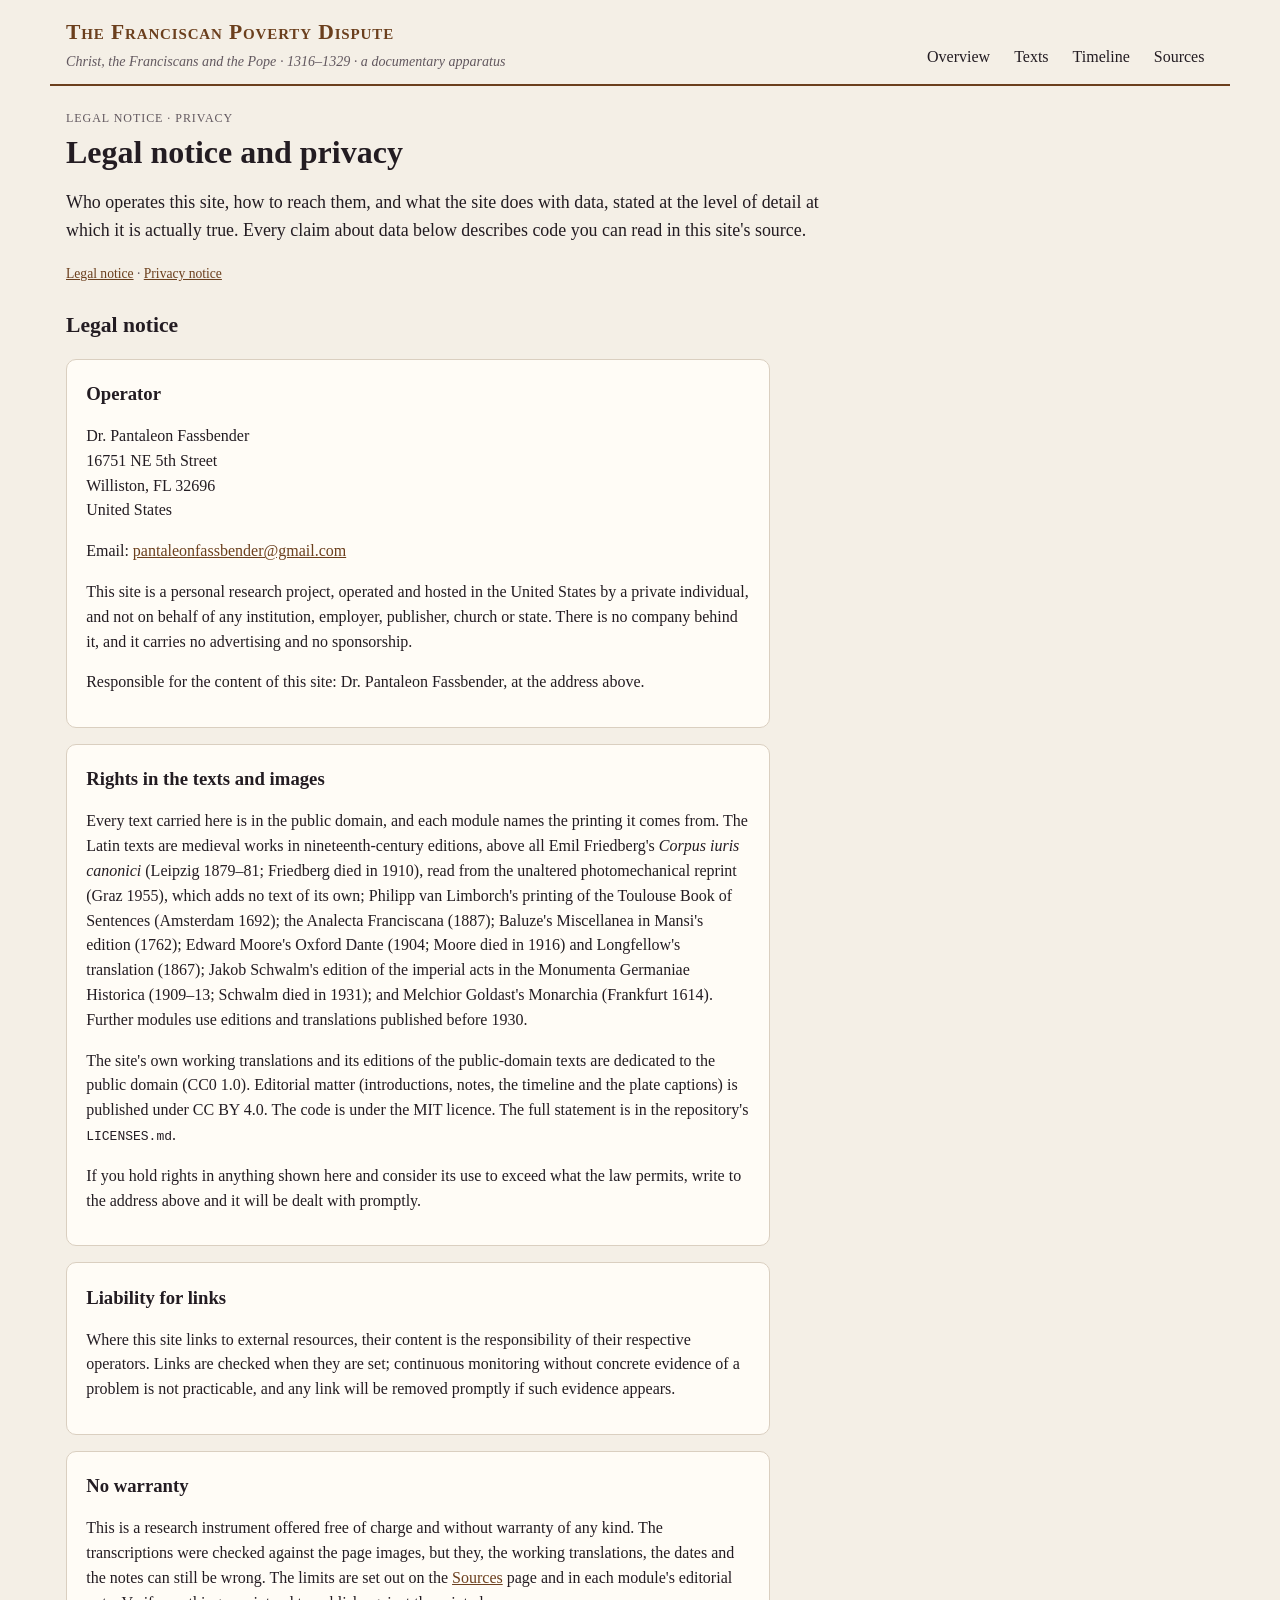
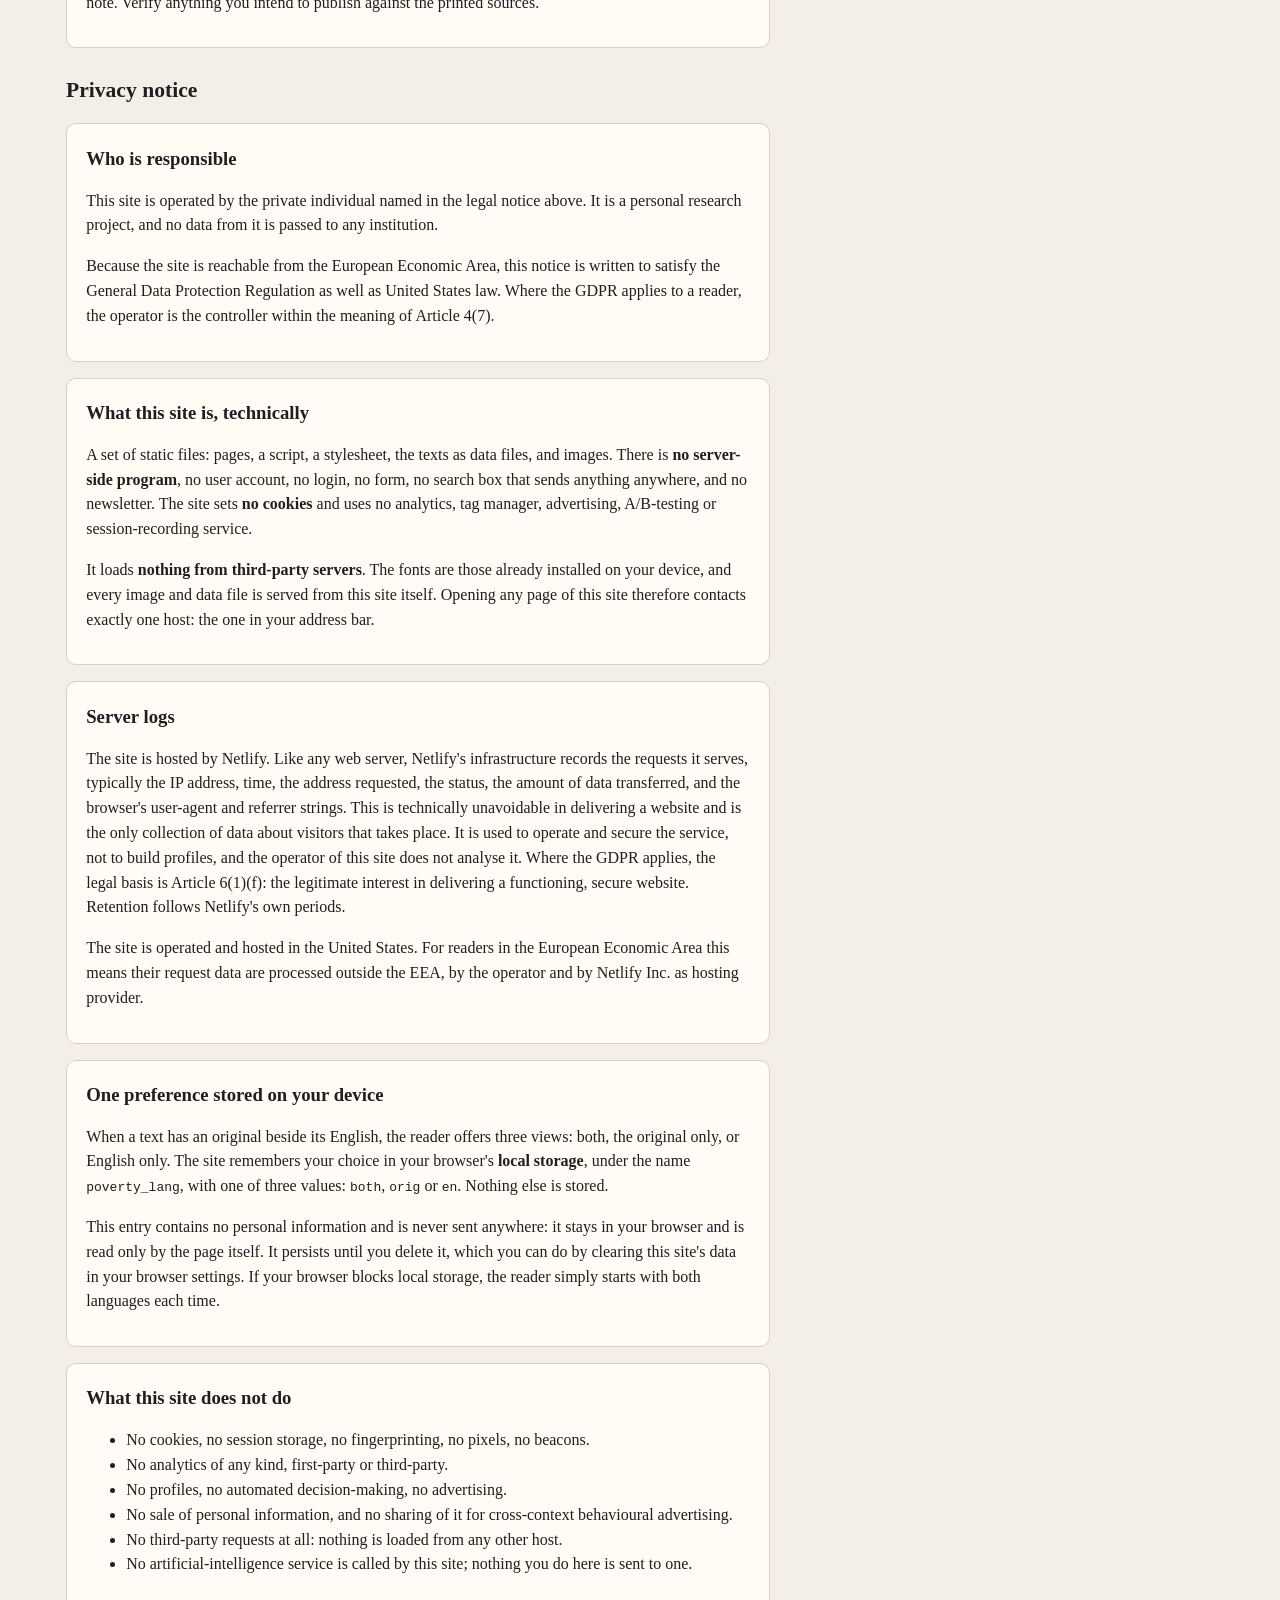
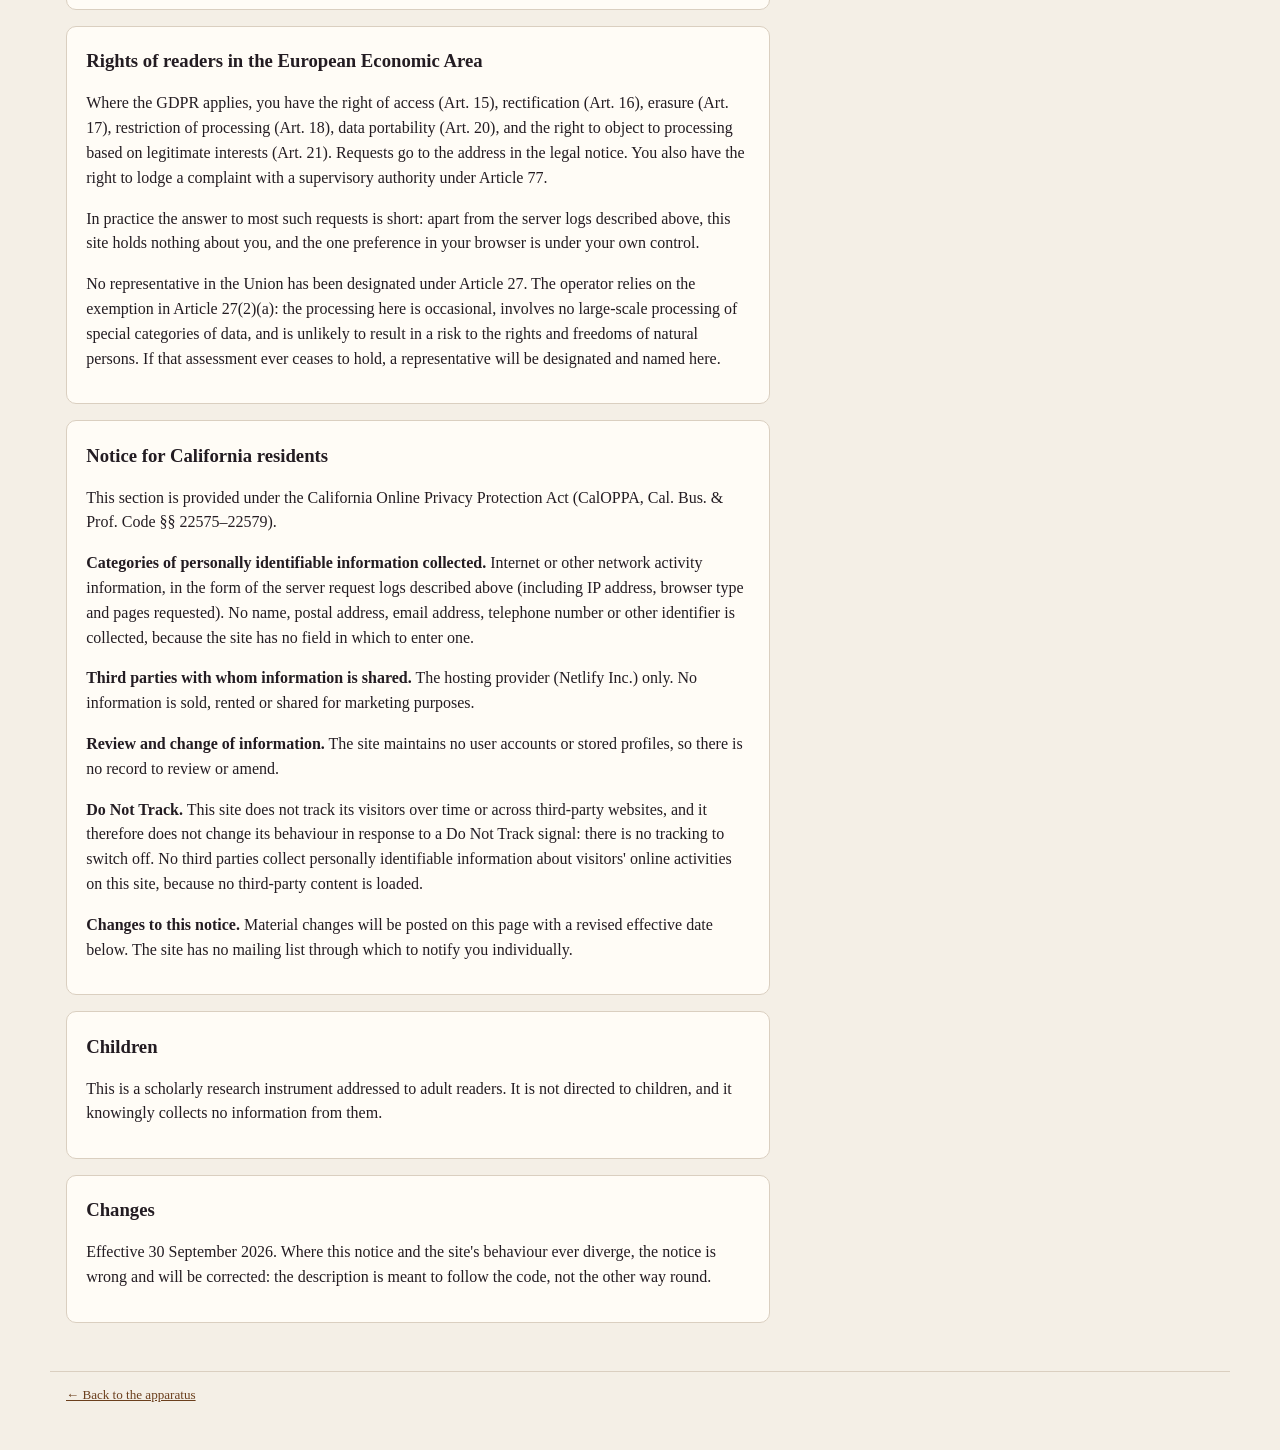
==== commit be8a1b62: "Module 8: Ockham, Opus nonaginta dierum (Goldast, Monarchia II, 1614) Seven excerpts read from the p" ====
--- a/legal.html
+++ b/legal.html
@@ -36,7 +36,7 @@
   </div>
 
   <div class="panel readable"><h3>Rights in the texts and images</h3>
-    <p>Every text carried here is in the public domain, and each module names the printing it comes from. The Latin texts are medieval works in nineteenth-century editions, above all Emil Friedberg's <i>Corpus iuris canonici</i> (Leipzig 1879–81; Friedberg died in 1910), read from the unaltered photomechanical reprint (Graz 1955), which adds no text of its own; Philipp van Limborch's printing of the Toulouse Book of Sentences (Amsterdam 1692); the Analecta Franciscana (1887); Baluze's Miscellanea in Mansi's edition (1762); Edward Moore's Oxford Dante (1904; Moore died in 1916) and Longfellow's translation (1867); Jakob Schwalm's edition of the imperial acts in the Monumenta Germaniae Historica (1909–13; Schwalm died in 1931). Further modules use editions and translations published before 1930.</p>
+    <p>Every text carried here is in the public domain, and each module names the printing it comes from. The Latin texts are medieval works in nineteenth-century editions, above all Emil Friedberg's <i>Corpus iuris canonici</i> (Leipzig 1879–81; Friedberg died in 1910), read from the unaltered photomechanical reprint (Graz 1955), which adds no text of its own; Philipp van Limborch's printing of the Toulouse Book of Sentences (Amsterdam 1692); the Analecta Franciscana (1887); Baluze's Miscellanea in Mansi's edition (1762); Edward Moore's Oxford Dante (1904; Moore died in 1916) and Longfellow's translation (1867); Jakob Schwalm's edition of the imperial acts in the Monumenta Germaniae Historica (1909–13; Schwalm died in 1931); and Melchior Goldast's Monarchia (Frankfurt 1614). Further modules use editions and translations published before 1930.</p>
     <p>The site's own working translations and its editions of the public-domain texts are dedicated to the public domain (CC0 1.0). Editorial matter (introductions, notes, the timeline and the plate captions) is published under CC BY 4.0. The code is under the MIT licence. The full statement is in the repository's <code>LICENSES.md</code>.</p>
     <p>If you hold rights in anything shown here and consider its use to exceed what the law permits, write to the address above and it will be dealt with promptly.</p>
   </div>
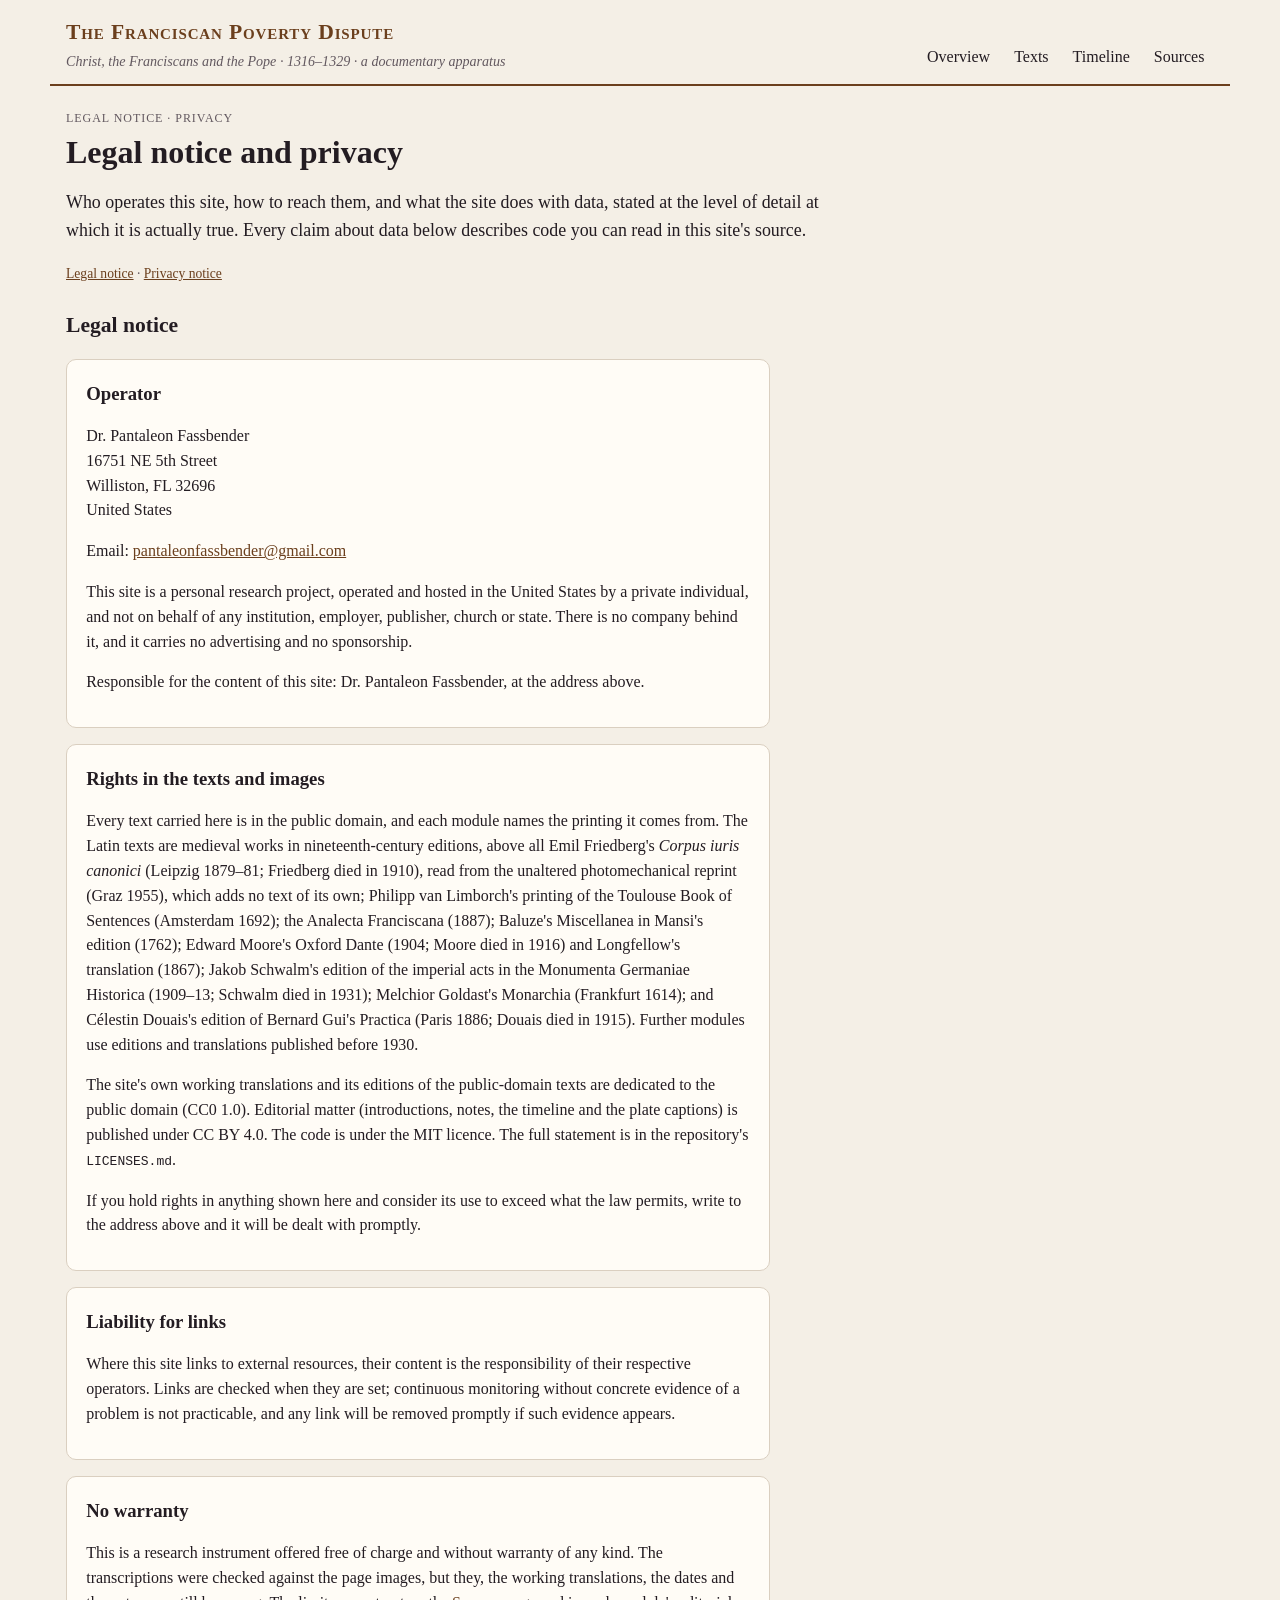
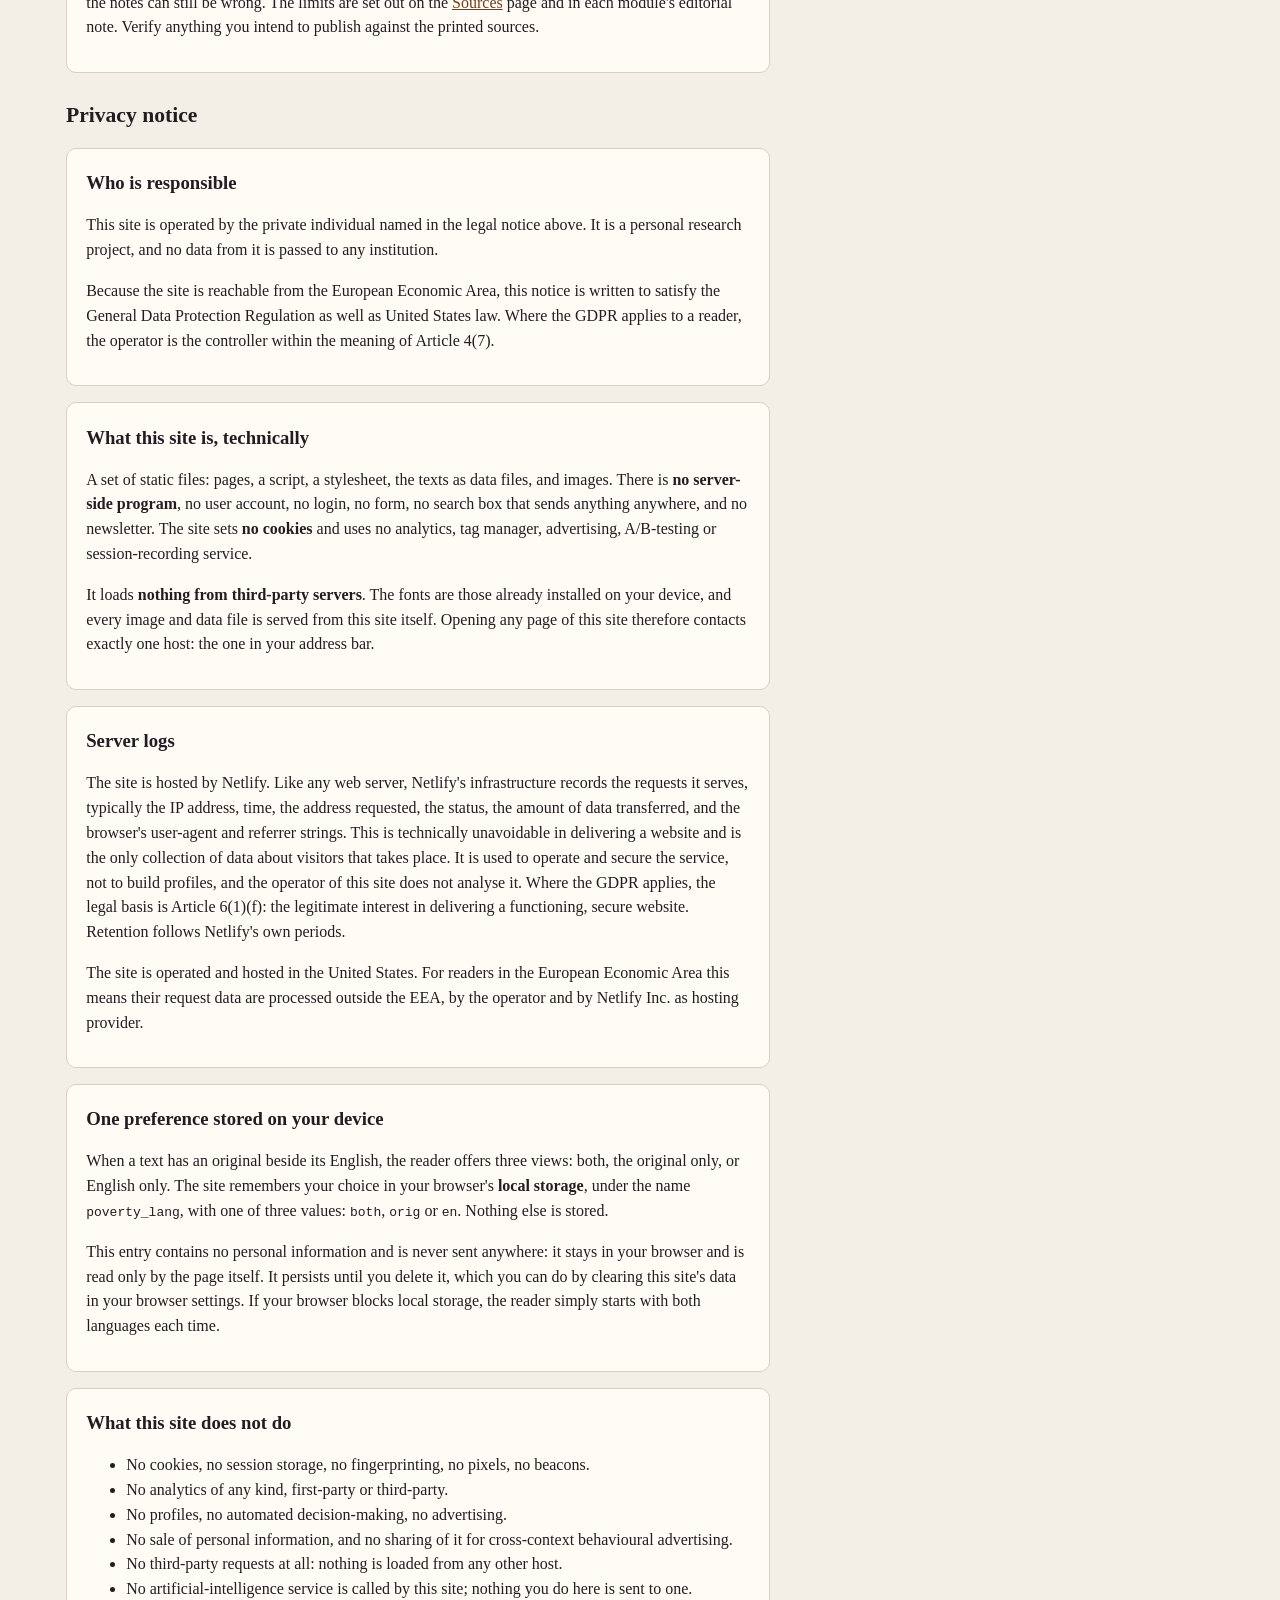
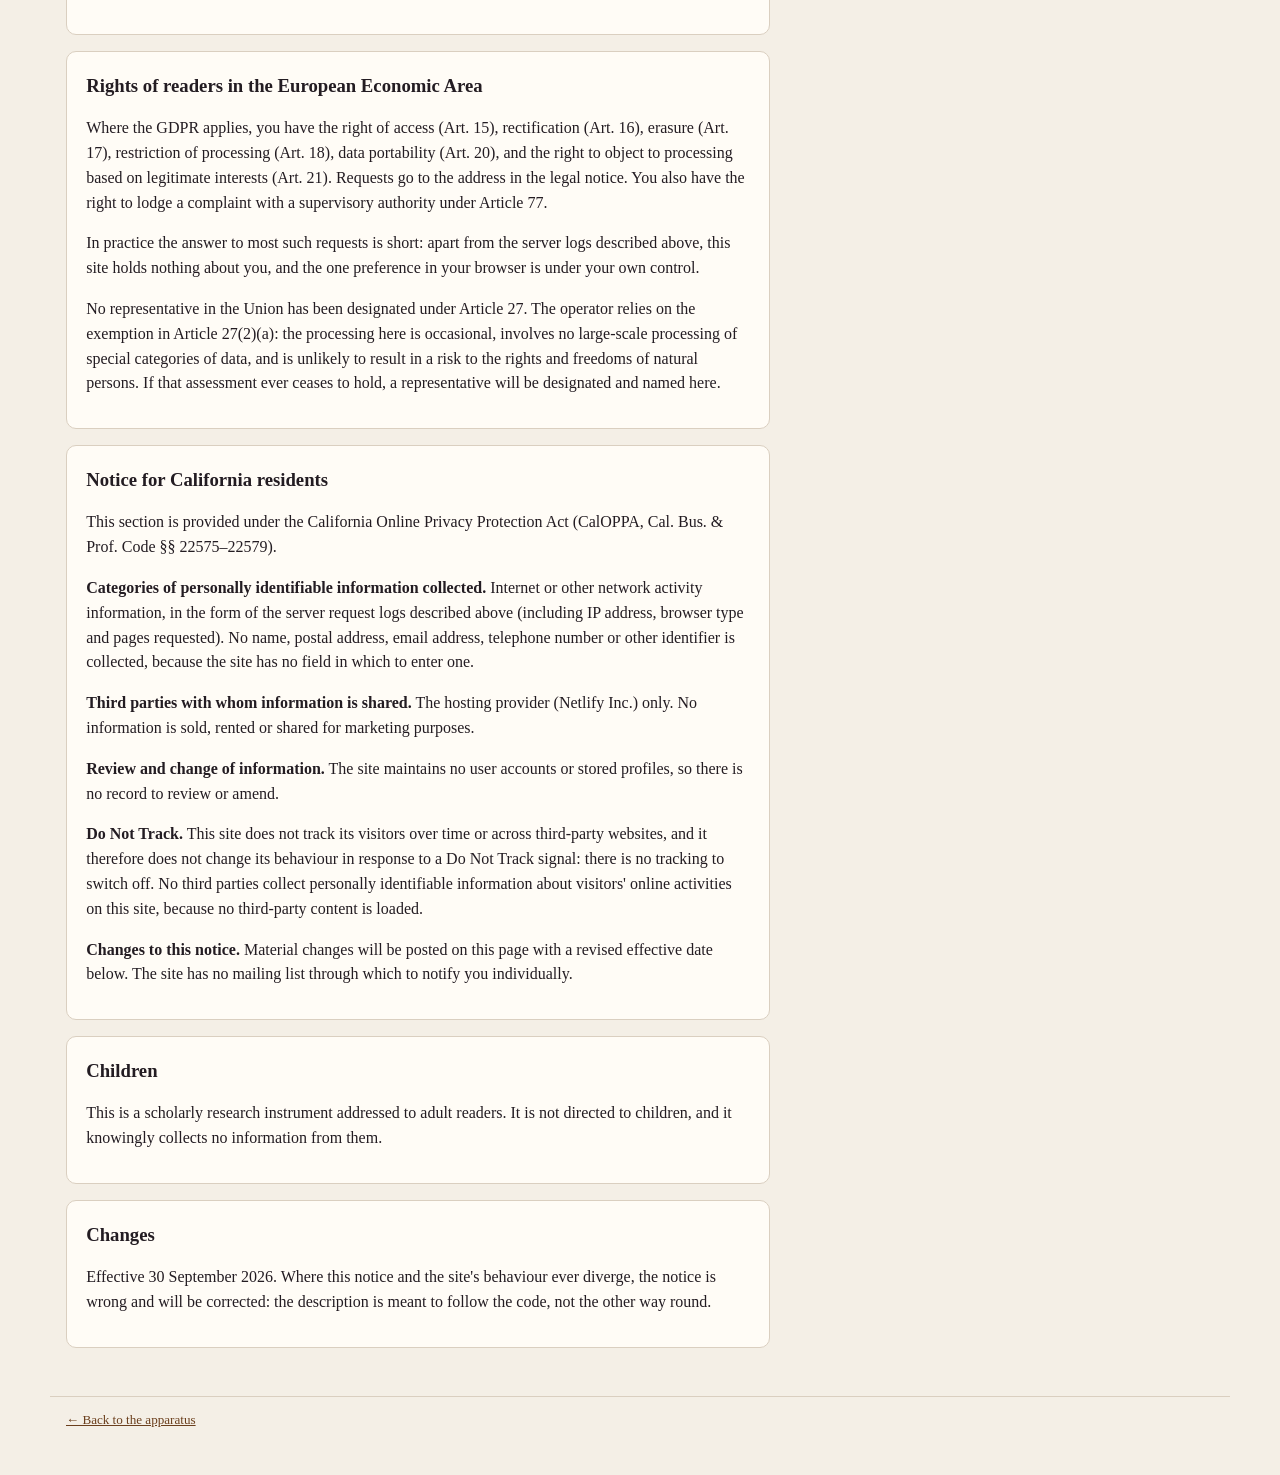
==== commit 3808c951: "Module 9: Bernard Gui's Practica on the sect of the Beguins (Douais 1886) Eleven excerpts from part " ====
--- a/legal.html
+++ b/legal.html
@@ -36,7 +36,7 @@
   </div>
 
   <div class="panel readable"><h3>Rights in the texts and images</h3>
-    <p>Every text carried here is in the public domain, and each module names the printing it comes from. The Latin texts are medieval works in nineteenth-century editions, above all Emil Friedberg's <i>Corpus iuris canonici</i> (Leipzig 1879–81; Friedberg died in 1910), read from the unaltered photomechanical reprint (Graz 1955), which adds no text of its own; Philipp van Limborch's printing of the Toulouse Book of Sentences (Amsterdam 1692); the Analecta Franciscana (1887); Baluze's Miscellanea in Mansi's edition (1762); Edward Moore's Oxford Dante (1904; Moore died in 1916) and Longfellow's translation (1867); Jakob Schwalm's edition of the imperial acts in the Monumenta Germaniae Historica (1909–13; Schwalm died in 1931); and Melchior Goldast's Monarchia (Frankfurt 1614). Further modules use editions and translations published before 1930.</p>
+    <p>Every text carried here is in the public domain, and each module names the printing it comes from. The Latin texts are medieval works in nineteenth-century editions, above all Emil Friedberg's <i>Corpus iuris canonici</i> (Leipzig 1879–81; Friedberg died in 1910), read from the unaltered photomechanical reprint (Graz 1955), which adds no text of its own; Philipp van Limborch's printing of the Toulouse Book of Sentences (Amsterdam 1692); the Analecta Franciscana (1887); Baluze's Miscellanea in Mansi's edition (1762); Edward Moore's Oxford Dante (1904; Moore died in 1916) and Longfellow's translation (1867); Jakob Schwalm's edition of the imperial acts in the Monumenta Germaniae Historica (1909–13; Schwalm died in 1931); Melchior Goldast's Monarchia (Frankfurt 1614); and Célestin Douais's edition of Bernard Gui's Practica (Paris 1886; Douais died in 1915). Further modules use editions and translations published before 1930.</p>
     <p>The site's own working translations and its editions of the public-domain texts are dedicated to the public domain (CC0 1.0). Editorial matter (introductions, notes, the timeline and the plate captions) is published under CC BY 4.0. The code is under the MIT licence. The full statement is in the repository's <code>LICENSES.md</code>.</p>
     <p>If you hold rights in anything shown here and consider its use to exceed what the law permits, write to the address above and it will be dealt with promptly.</p>
   </div>
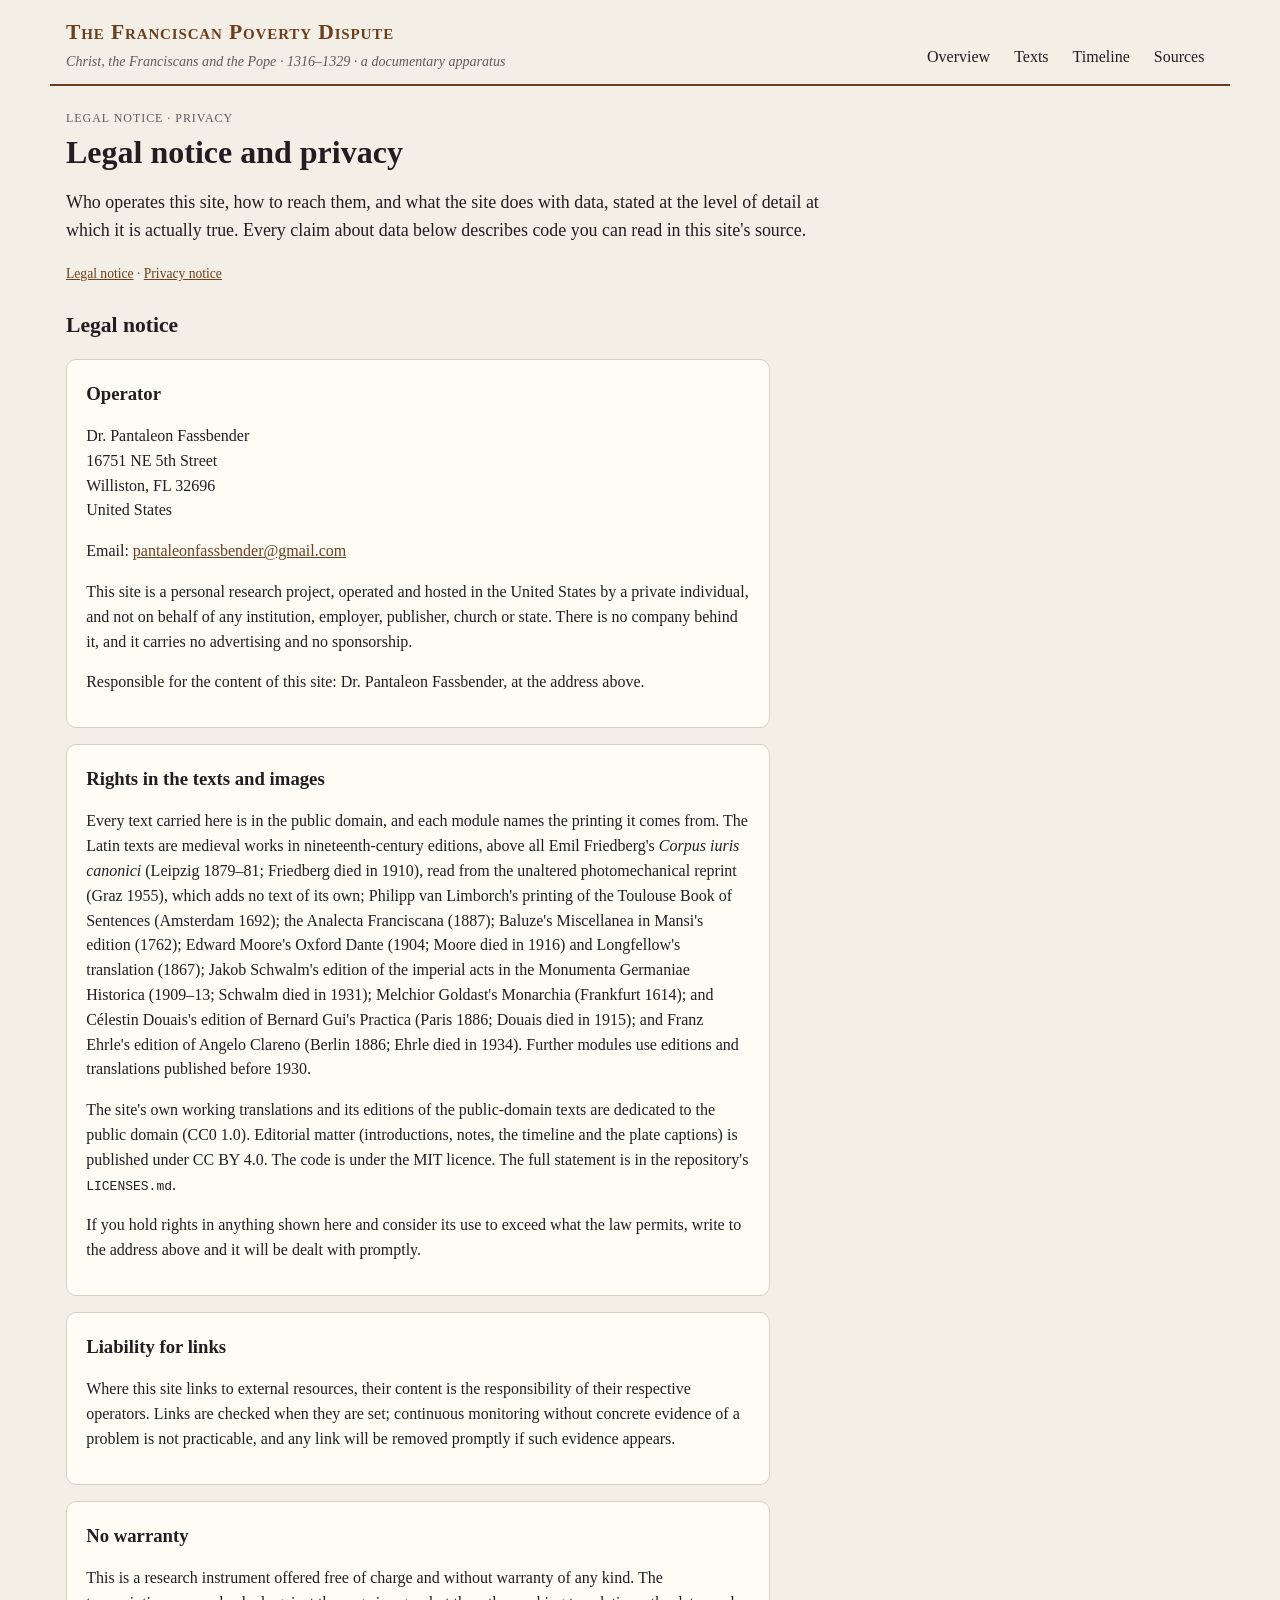
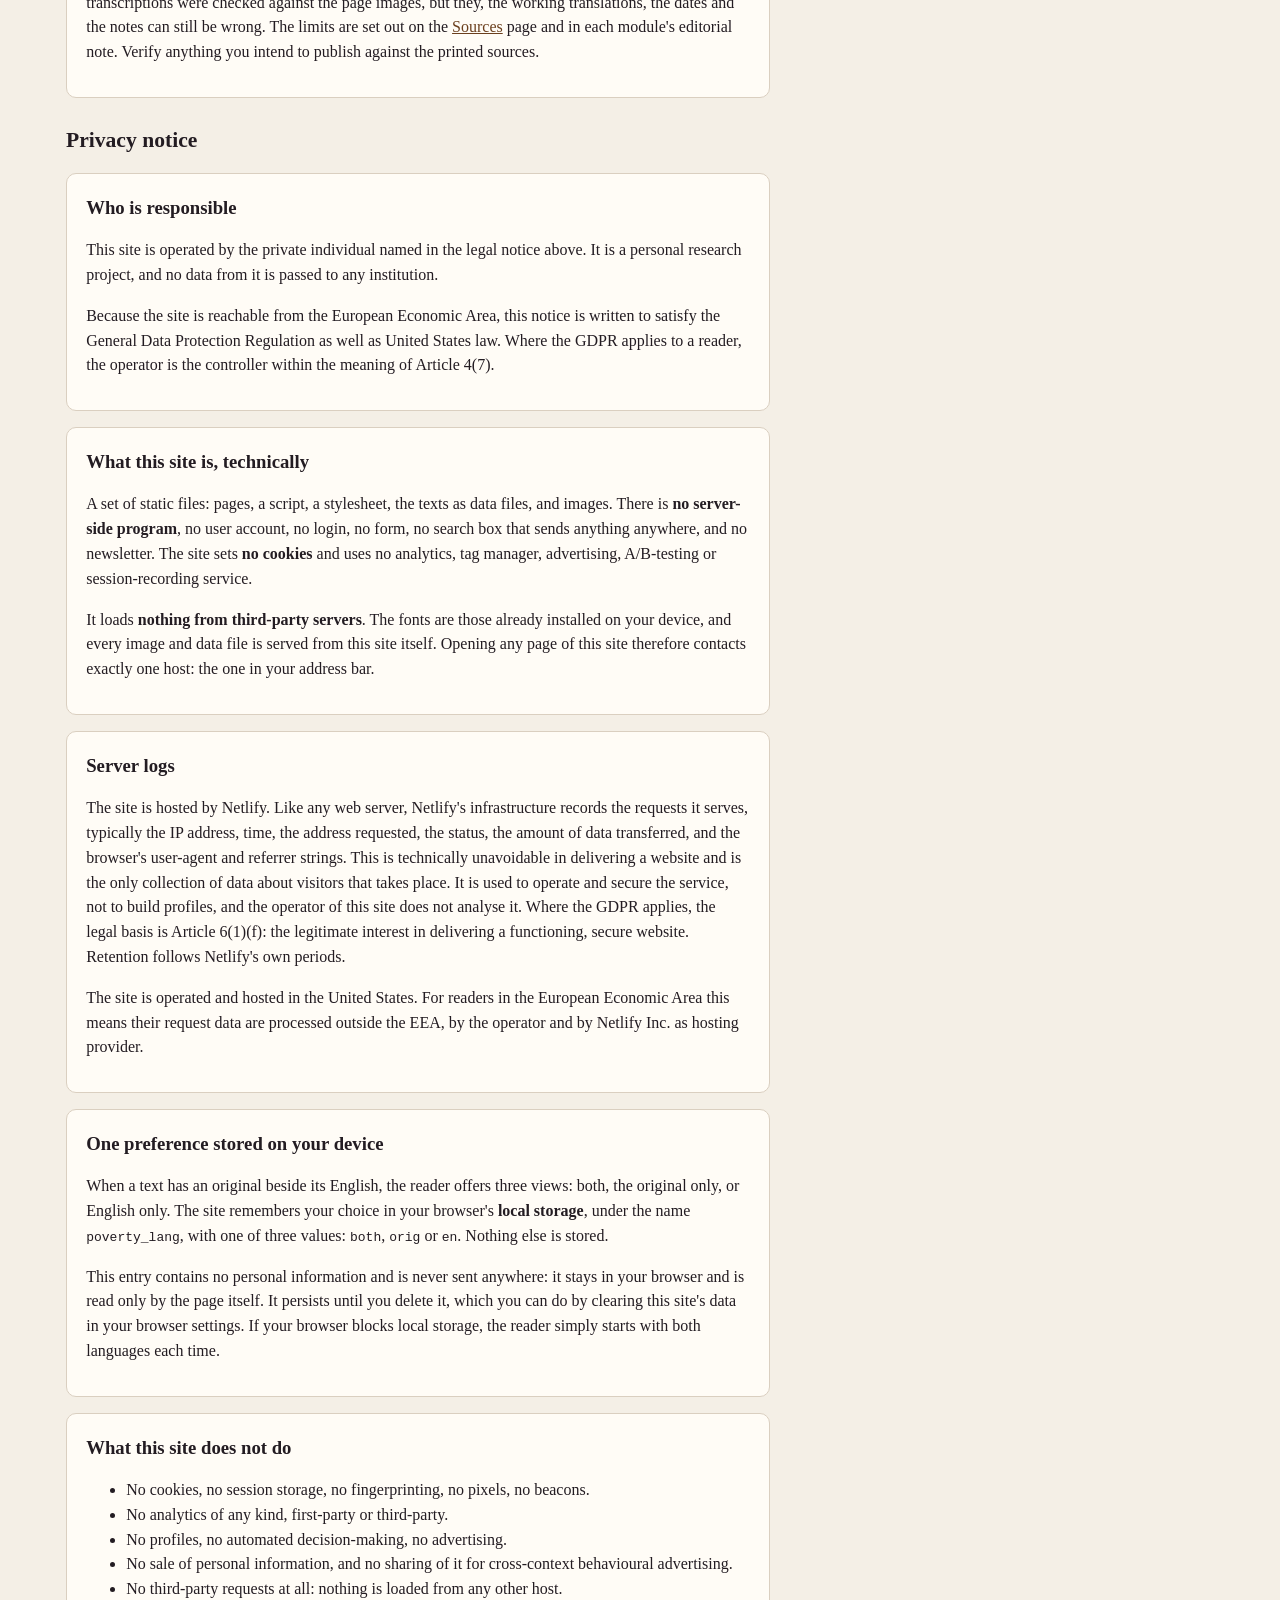
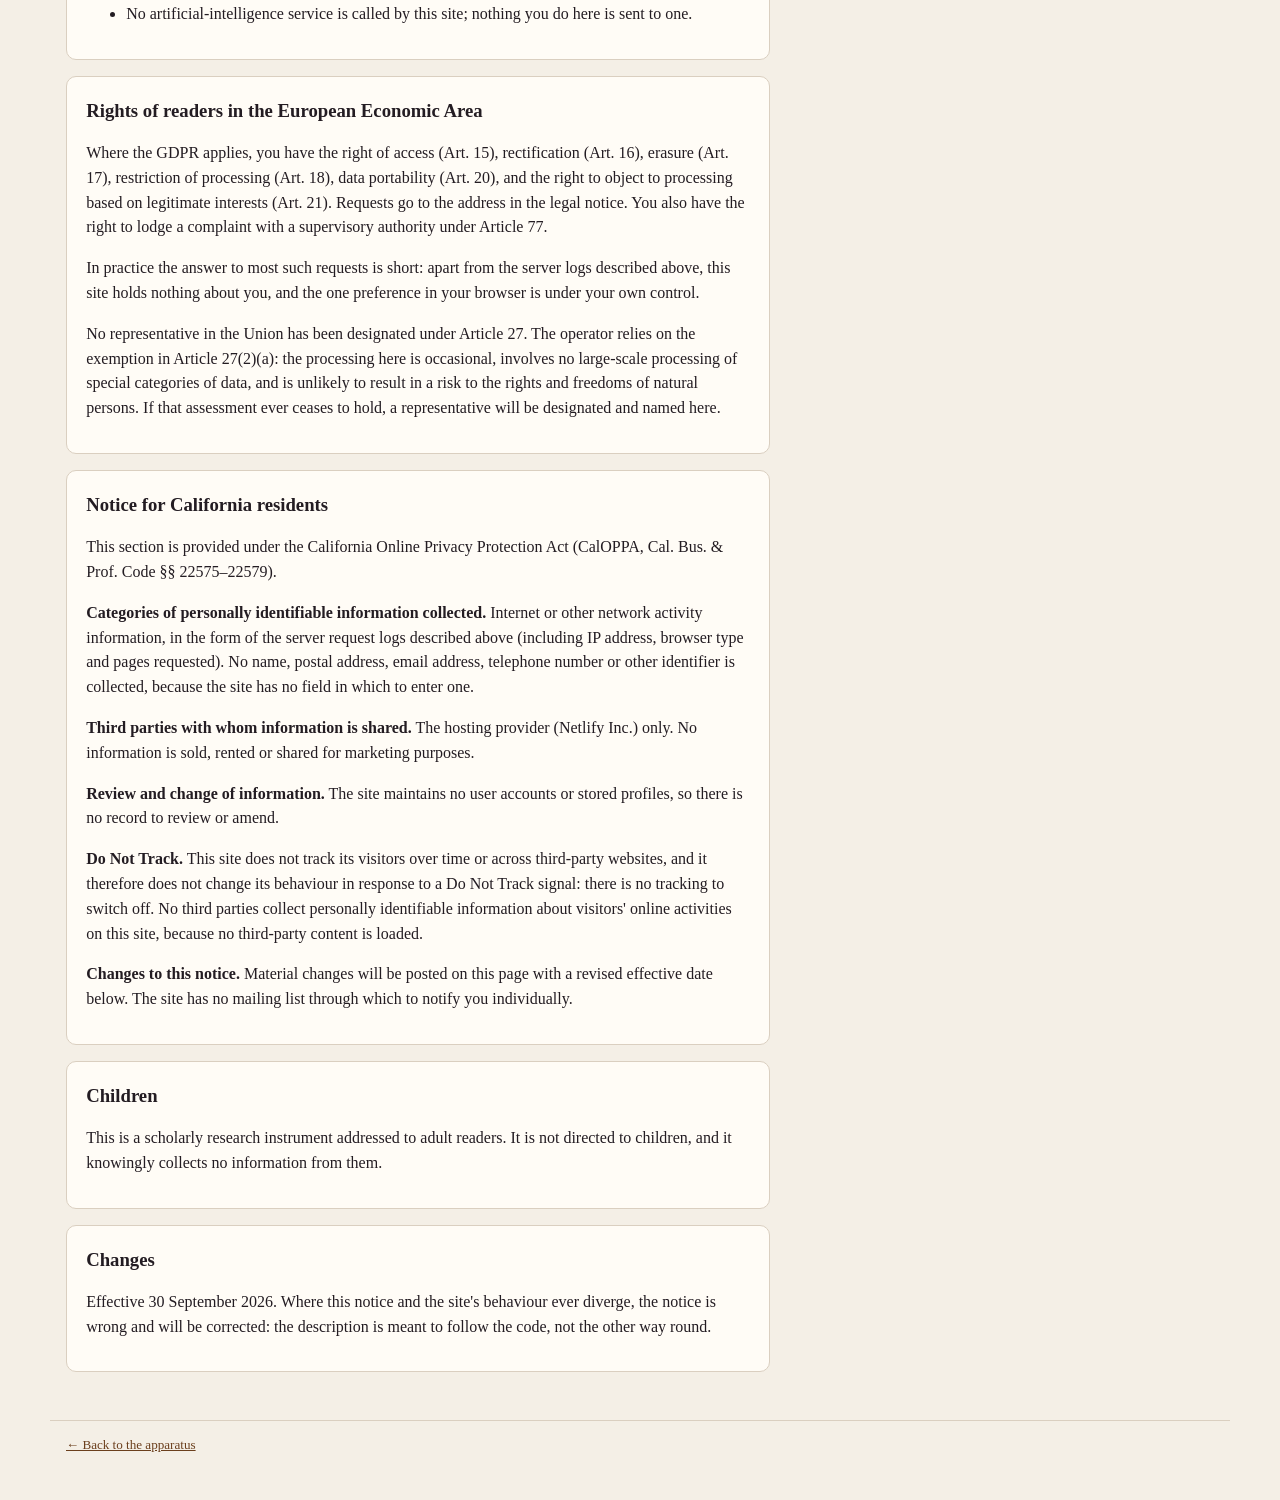
==== commit 9db3f5f0: "Module 10: Angelo Clareno, Historia septem tribulationum (Ehrle 1886) Twelve excerpts from the sixth" ====
--- a/legal.html
+++ b/legal.html
@@ -36,7 +36,7 @@
   </div>
 
   <div class="panel readable"><h3>Rights in the texts and images</h3>
-    <p>Every text carried here is in the public domain, and each module names the printing it comes from. The Latin texts are medieval works in nineteenth-century editions, above all Emil Friedberg's <i>Corpus iuris canonici</i> (Leipzig 1879–81; Friedberg died in 1910), read from the unaltered photomechanical reprint (Graz 1955), which adds no text of its own; Philipp van Limborch's printing of the Toulouse Book of Sentences (Amsterdam 1692); the Analecta Franciscana (1887); Baluze's Miscellanea in Mansi's edition (1762); Edward Moore's Oxford Dante (1904; Moore died in 1916) and Longfellow's translation (1867); Jakob Schwalm's edition of the imperial acts in the Monumenta Germaniae Historica (1909–13; Schwalm died in 1931); Melchior Goldast's Monarchia (Frankfurt 1614); and Célestin Douais's edition of Bernard Gui's Practica (Paris 1886; Douais died in 1915). Further modules use editions and translations published before 1930.</p>
+    <p>Every text carried here is in the public domain, and each module names the printing it comes from. The Latin texts are medieval works in nineteenth-century editions, above all Emil Friedberg's <i>Corpus iuris canonici</i> (Leipzig 1879–81; Friedberg died in 1910), read from the unaltered photomechanical reprint (Graz 1955), which adds no text of its own; Philipp van Limborch's printing of the Toulouse Book of Sentences (Amsterdam 1692); the Analecta Franciscana (1887); Baluze's Miscellanea in Mansi's edition (1762); Edward Moore's Oxford Dante (1904; Moore died in 1916) and Longfellow's translation (1867); Jakob Schwalm's edition of the imperial acts in the Monumenta Germaniae Historica (1909–13; Schwalm died in 1931); Melchior Goldast's Monarchia (Frankfurt 1614); and Célestin Douais's edition of Bernard Gui's Practica (Paris 1886; Douais died in 1915); and Franz Ehrle's edition of Angelo Clareno (Berlin 1886; Ehrle died in 1934). Further modules use editions and translations published before 1930.</p>
     <p>The site's own working translations and its editions of the public-domain texts are dedicated to the public domain (CC0 1.0). Editorial matter (introductions, notes, the timeline and the plate captions) is published under CC BY 4.0. The code is under the MIT licence. The full statement is in the repository's <code>LICENSES.md</code>.</p>
     <p>If you hold rights in anything shown here and consider its use to exceed what the law permits, write to the address above and it will be dealt with promptly.</p>
   </div>
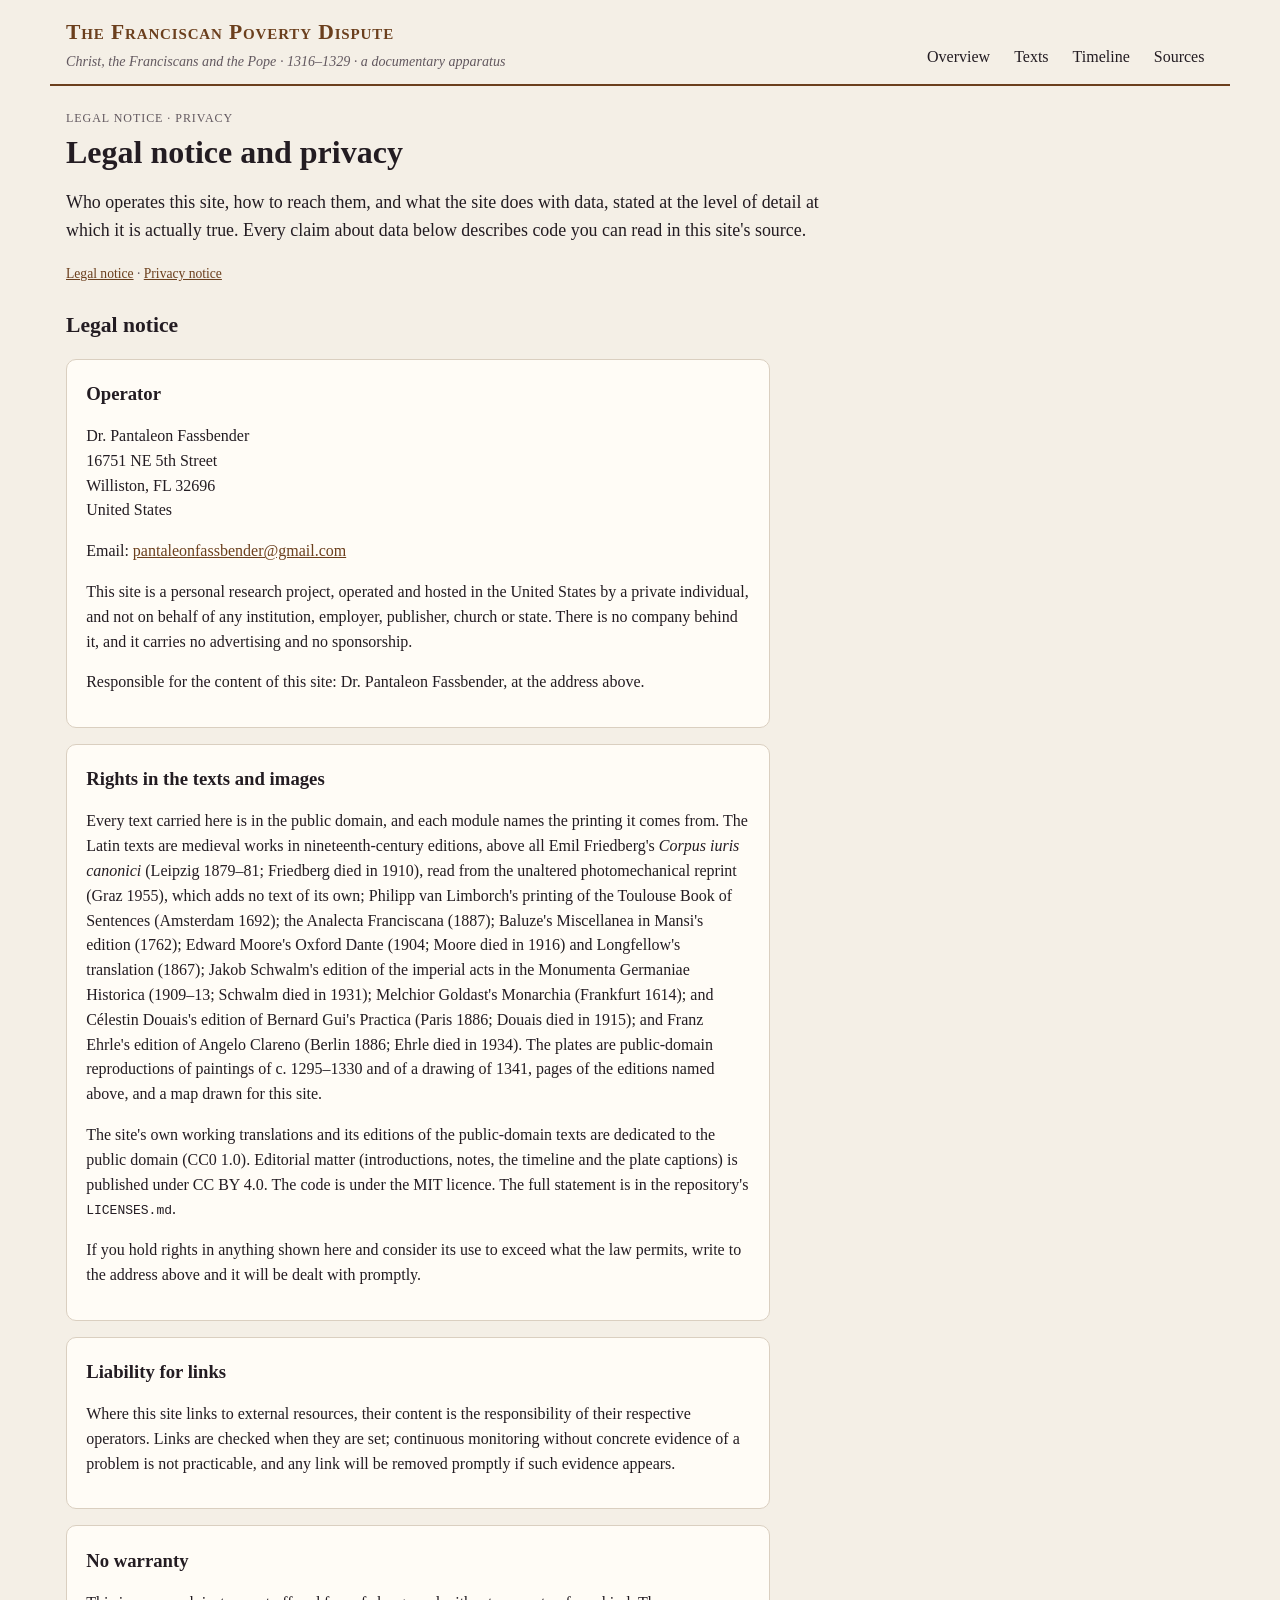
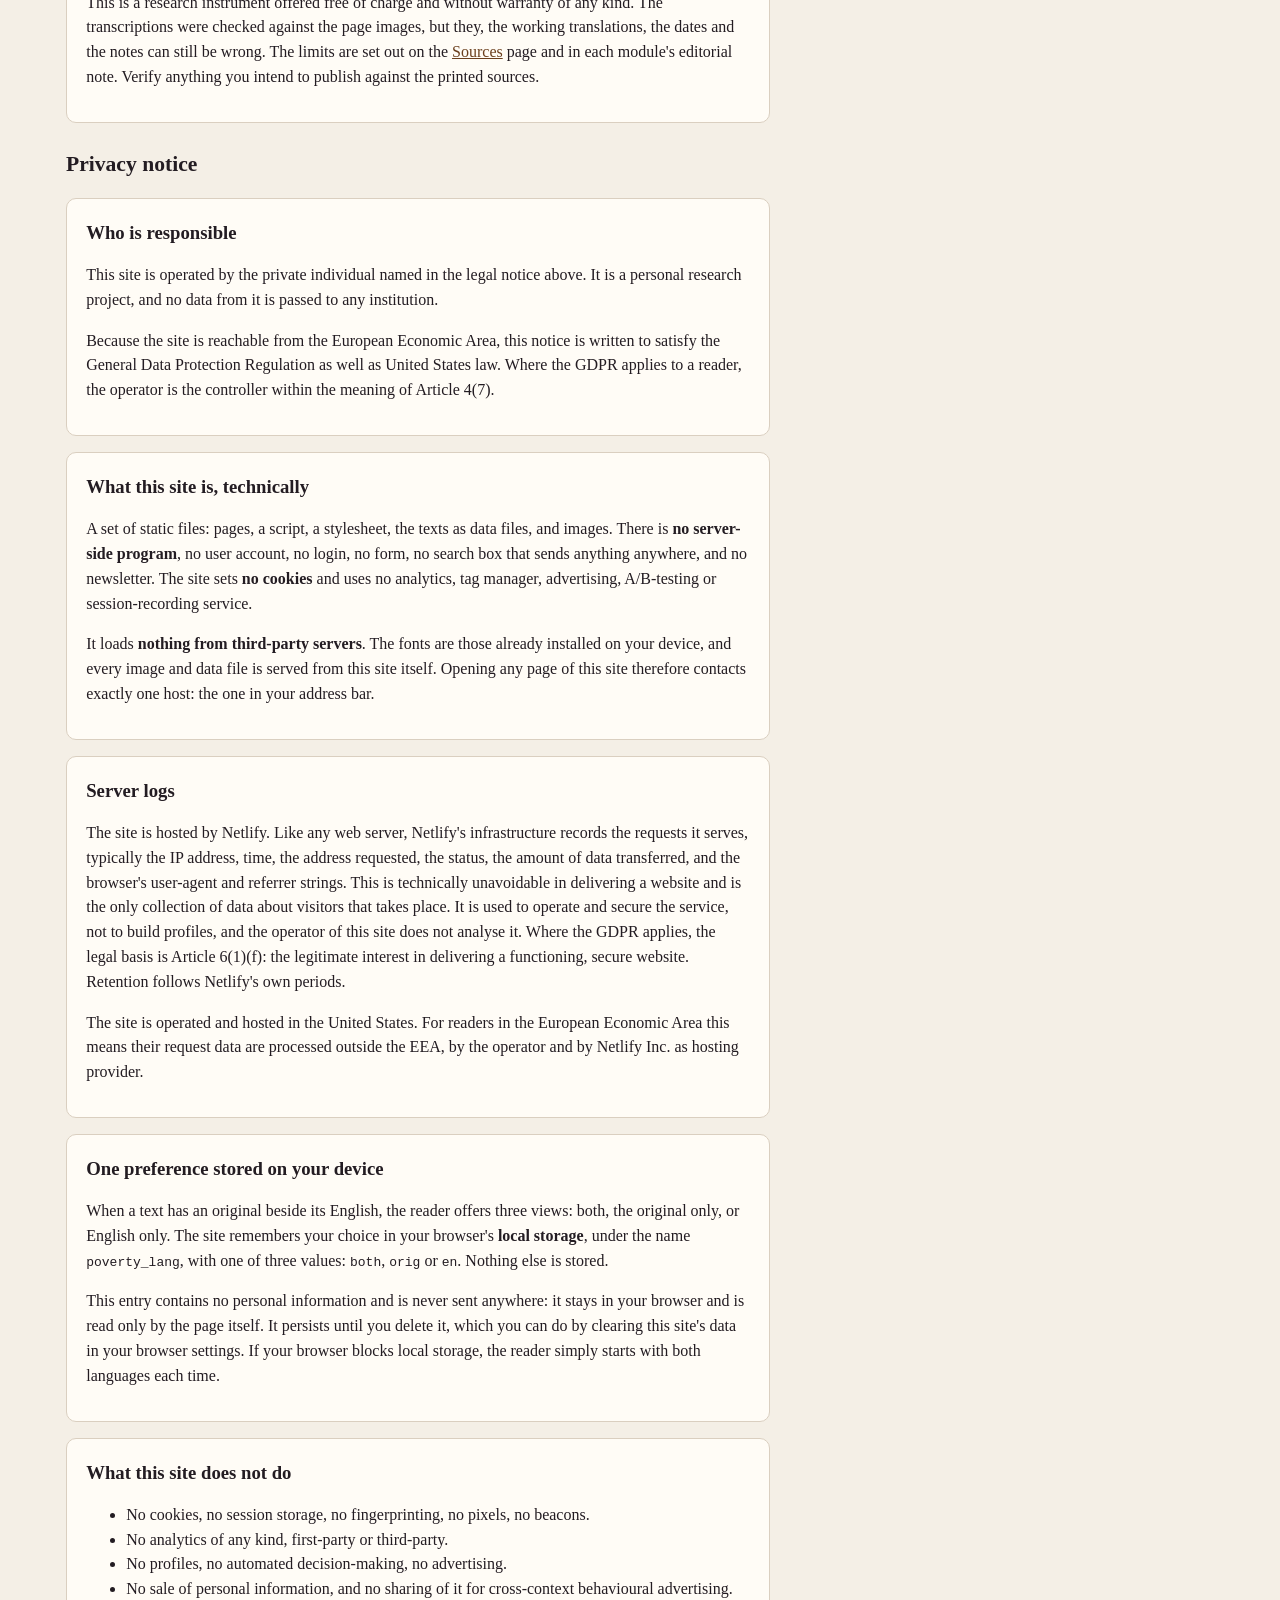
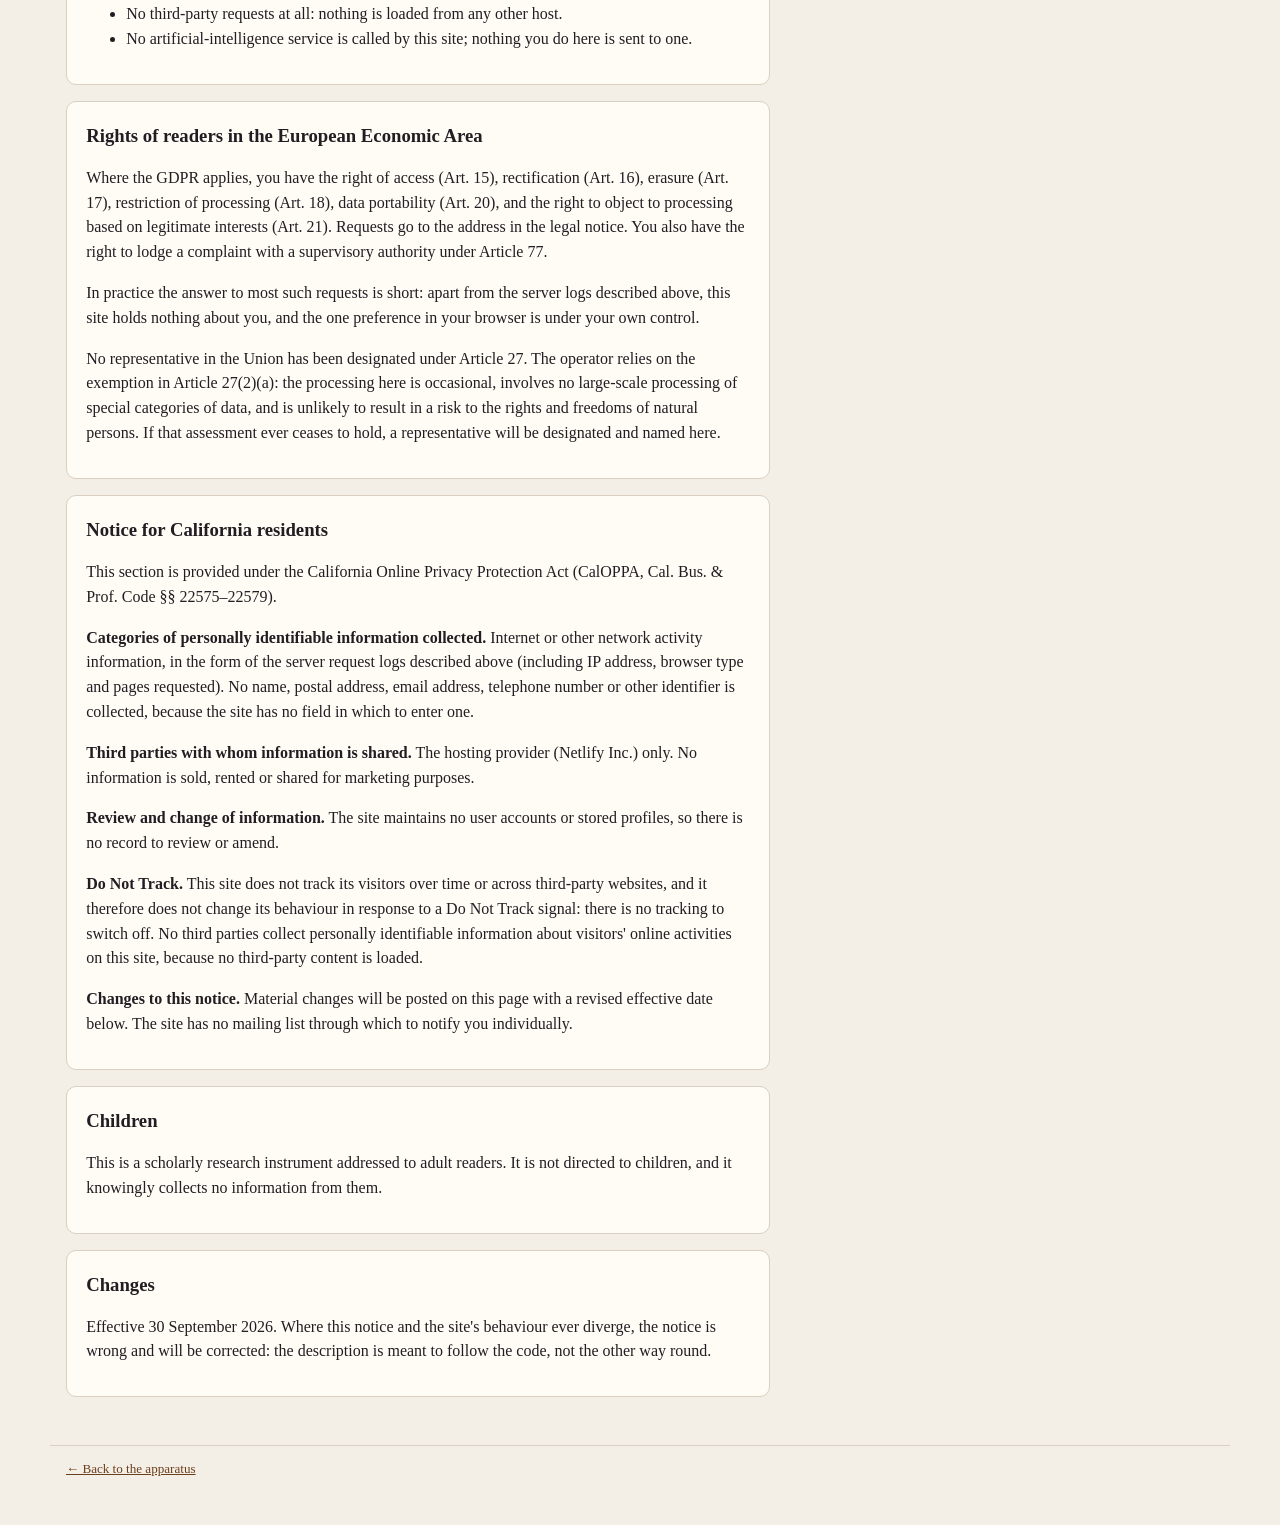
==== commit 6a5c99c0: "Plates: nine public-domain images, source pages and a map The Allegory of Poverty (Assisi), Giotto's" ====
--- a/legal.html
+++ b/legal.html
@@ -36,7 +36,7 @@
   </div>
 
   <div class="panel readable"><h3>Rights in the texts and images</h3>
-    <p>Every text carried here is in the public domain, and each module names the printing it comes from. The Latin texts are medieval works in nineteenth-century editions, above all Emil Friedberg's <i>Corpus iuris canonici</i> (Leipzig 1879–81; Friedberg died in 1910), read from the unaltered photomechanical reprint (Graz 1955), which adds no text of its own; Philipp van Limborch's printing of the Toulouse Book of Sentences (Amsterdam 1692); the Analecta Franciscana (1887); Baluze's Miscellanea in Mansi's edition (1762); Edward Moore's Oxford Dante (1904; Moore died in 1916) and Longfellow's translation (1867); Jakob Schwalm's edition of the imperial acts in the Monumenta Germaniae Historica (1909–13; Schwalm died in 1931); Melchior Goldast's Monarchia (Frankfurt 1614); and Célestin Douais's edition of Bernard Gui's Practica (Paris 1886; Douais died in 1915); and Franz Ehrle's edition of Angelo Clareno (Berlin 1886; Ehrle died in 1934). Further modules use editions and translations published before 1930.</p>
+    <p>Every text carried here is in the public domain, and each module names the printing it comes from. The Latin texts are medieval works in nineteenth-century editions, above all Emil Friedberg's <i>Corpus iuris canonici</i> (Leipzig 1879–81; Friedberg died in 1910), read from the unaltered photomechanical reprint (Graz 1955), which adds no text of its own; Philipp van Limborch's printing of the Toulouse Book of Sentences (Amsterdam 1692); the Analecta Franciscana (1887); Baluze's Miscellanea in Mansi's edition (1762); Edward Moore's Oxford Dante (1904; Moore died in 1916) and Longfellow's translation (1867); Jakob Schwalm's edition of the imperial acts in the Monumenta Germaniae Historica (1909–13; Schwalm died in 1931); Melchior Goldast's Monarchia (Frankfurt 1614); and Célestin Douais's edition of Bernard Gui's Practica (Paris 1886; Douais died in 1915); and Franz Ehrle's edition of Angelo Clareno (Berlin 1886; Ehrle died in 1934). The plates are public-domain reproductions of paintings of c. 1295–1330 and of a drawing of 1341, pages of the editions named above, and a map drawn for this site.</p>
     <p>The site's own working translations and its editions of the public-domain texts are dedicated to the public domain (CC0 1.0). Editorial matter (introductions, notes, the timeline and the plate captions) is published under CC BY 4.0. The code is under the MIT licence. The full statement is in the repository's <code>LICENSES.md</code>.</p>
     <p>If you hold rights in anything shown here and consider its use to exceed what the law permits, write to the address above and it will be dealt with promptly.</p>
   </div>
